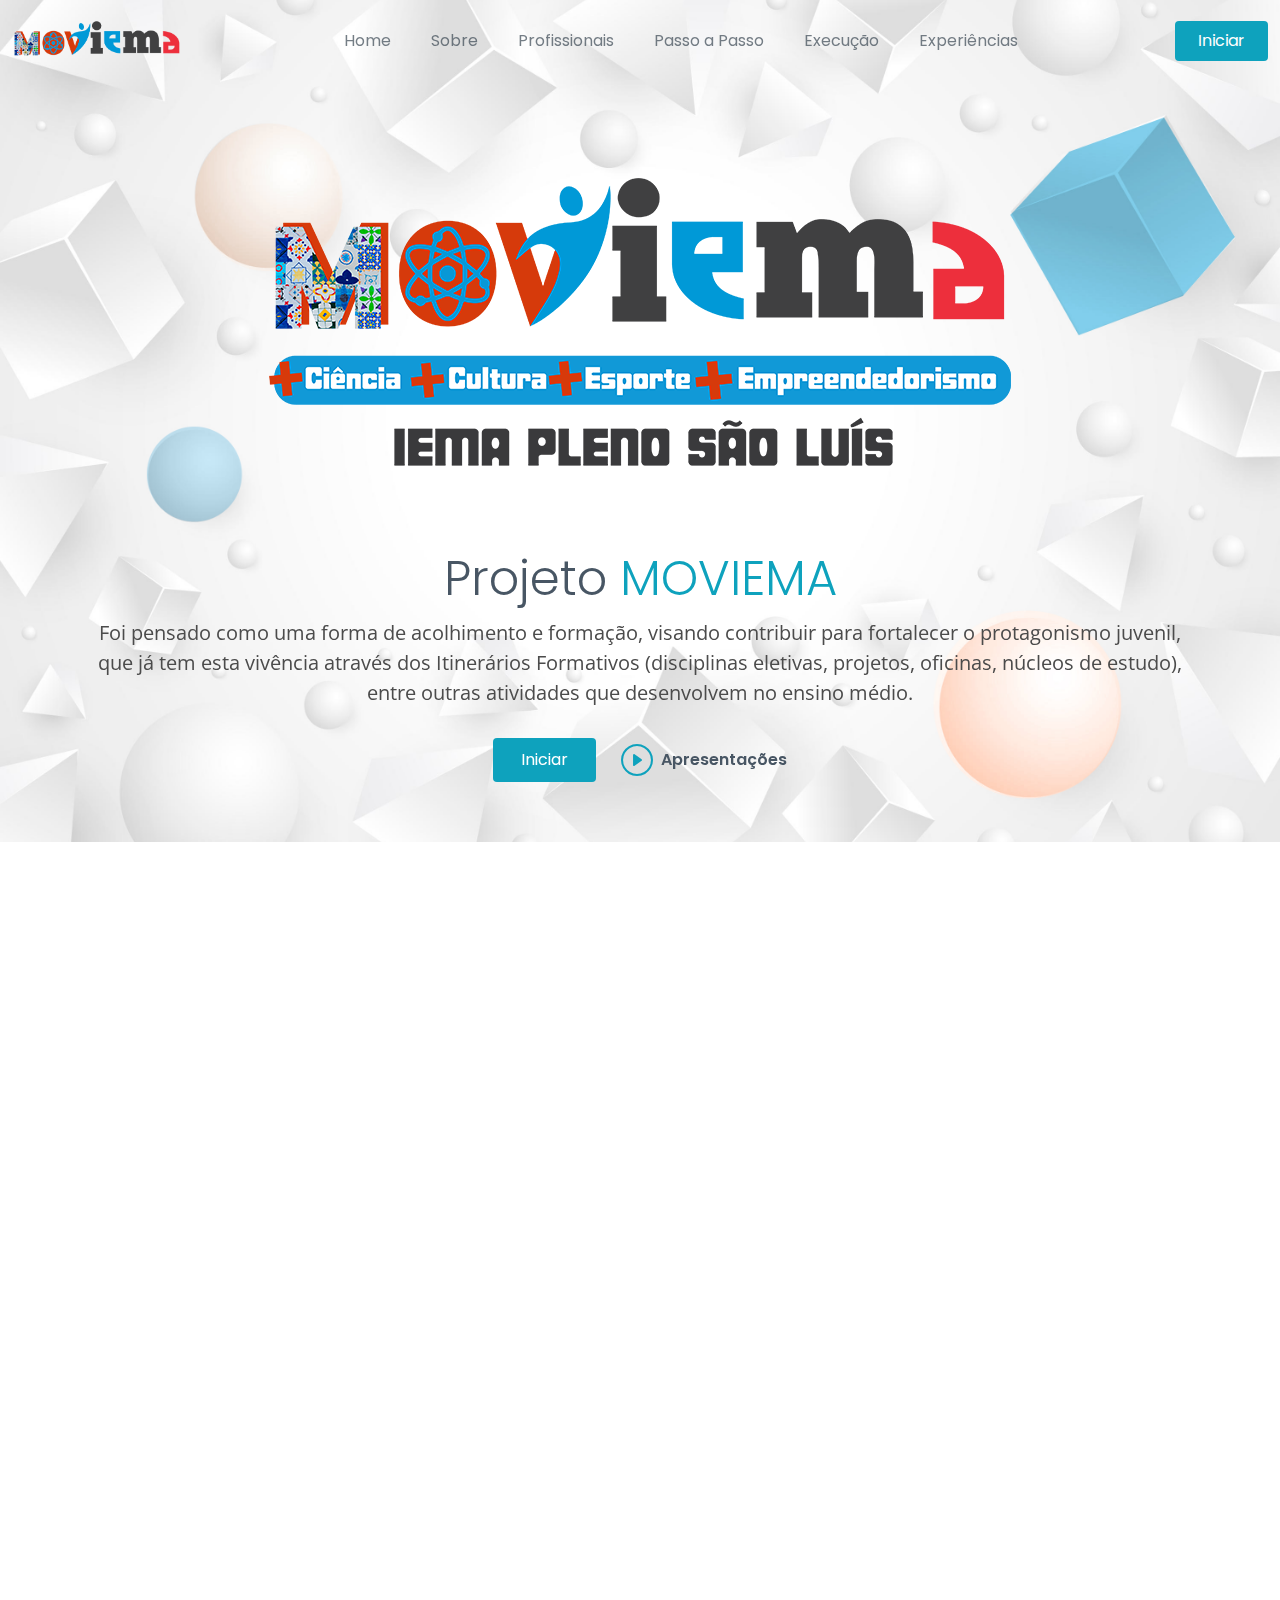
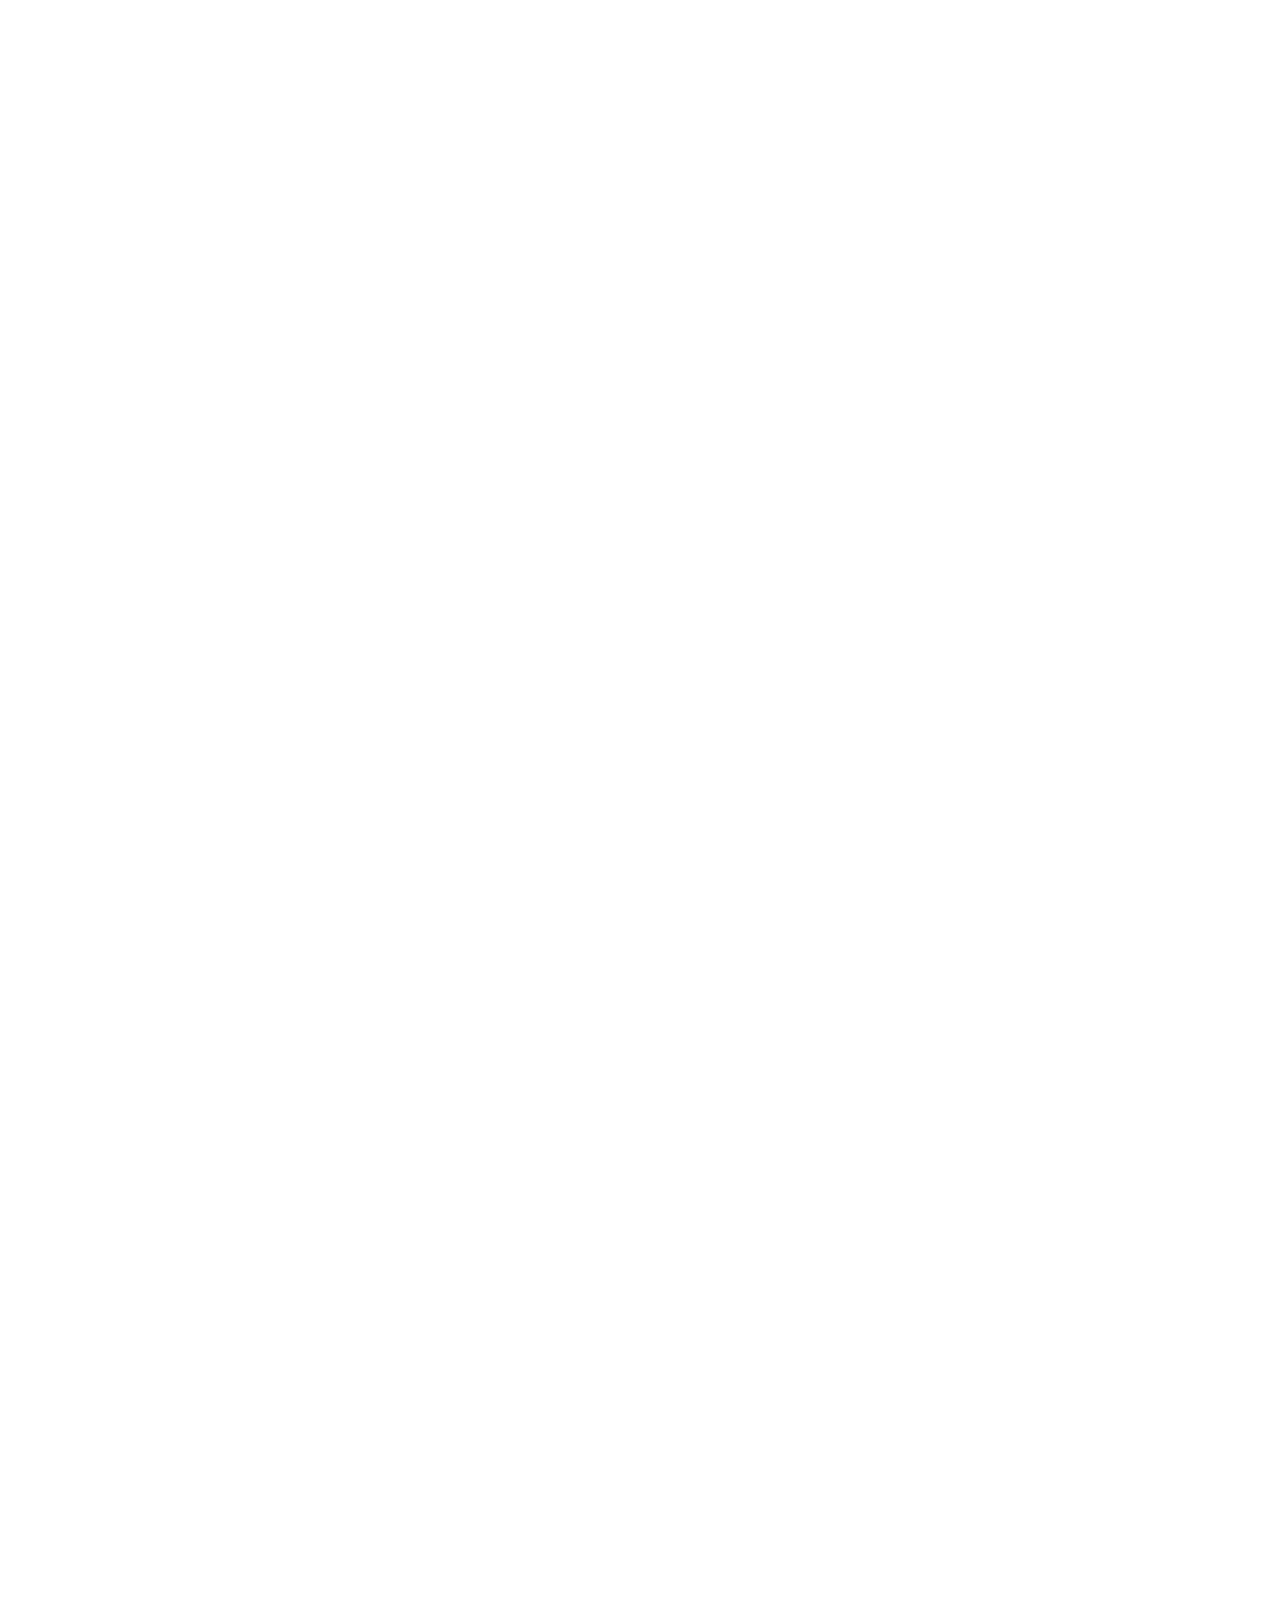
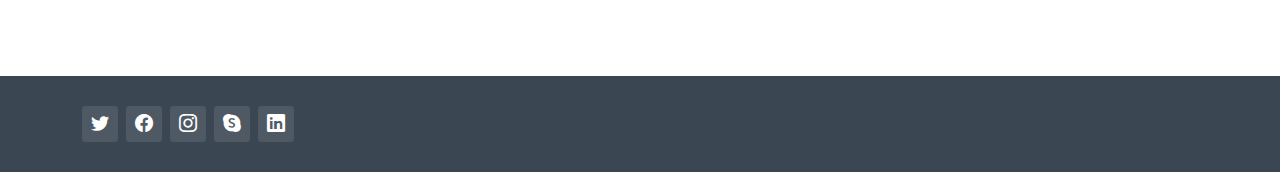
==== index.html @ 295631be "table" ====
<!DOCTYPE html>
<html lang="en">

<head>
  <meta charset="utf-8">
  <meta content="width=device-width, initial-scale=1.0" name="viewport">

  <title>MOVIEMA</title>
  <meta content="" name="description">
  <meta content="" name="keywords">

  <!-- Favicons -->
  <link href="assets/img/favicon.png" rel="icon">
  <link href="assets/img/apple-touch-icon.png" rel="apple-touch-icon">

  <!-- Google Fonts -->
  <link rel="preconnect" href="https://fonts.googleapis.com">
  <link rel="preconnect" href="https://fonts.gstatic.com" crossorigin>
  <link href="https://fonts.googleapis.com/css2?family=Open+Sans:ital,wght@0,300;0,400;0,500;0,600;0,700;1,300;1,400;1,500;1,600;1,700&family=Poppins:ital,wght@0,300;0,400;0,500;0,600;0,700;1,300;1,400;1,500;1,600;1,700&family=Source+Sans+Pro:ital,wght@0,300;0,400;0,600;0,700;1,300;1,400;1,600;1,700&display=swap" rel="stylesheet">

  <!-- Vendor CSS Files -->
  <link href="assets/vendor/bootstrap/css/bootstrap.min.css" rel="stylesheet">
  <link href="assets/vendor/bootstrap-icons/bootstrap-icons.css" rel="stylesheet">
  <link href="assets/vendor/aos/aos.css" rel="stylesheet">
  <link href="assets/vendor/glightbox/css/glightbox.min.css" rel="stylesheet">
  <link href="assets/vendor/swiper/swiper-bundle.min.css" rel="stylesheet">

  <!-- Variables CSS Files. Uncomment your preferred color scheme -->
  <link href="assets/css/variables.css" rel="stylesheet">
  

  <!-- Template Main CSS File -->
  <link href="assets/css/main.css" rel="stylesheet">


</head>

<body>

  <!-- ======= Header ======= -->
  <header id="header" class="header fixed-top" data-scrollto-offset="0">
    <div class="container-fluid d-flex align-items-center justify-content-between">

      <a href="index.html" class="logo d-flex align-items-center scrollto me-auto me-lg-0">
        <!-- Uncomment the line below if you also wish to use an image logo -->
        <!-- <img src="assets/img/logo.png" alt=""> -->
        <h1><img src="assets/img/hero/logo_moviema_nav.png" alt=""></h1>
      </a>

      <nav id="navbar" class="navbar">
        <ul>

          <li><a class="nav-link scrollto" href="#">Home</a></li>
          <li><a class="nav-link scrollto" href="index.html#about">Sobre</a></li>
          <li><a class="nav-link scrollto" href="index.html#cta">Profissionais</a></li>
          <li><a class="nav-link scrollto" href="index.html#passo">Passo a Passo</a></li>
          <li><a class="nav-link scrollto" href="index.html#about">Execução</a></li>
          <li><a class="nav-link scrollto" href="index.html#about">Experiências</a></li>
        </ul>
        <i class="bi bi-list mobile-nav-toggle d-none"></i>
      </nav><!-- .navbar -->

      <a class="btn-getstarted scrollto" href="index.html#about">Iniciar</a>

    </div>
  </header><!-- End Header -->

  <section id="hero-animated" class="hero-animated d-flex align-items-center fundo">
    <div class="container d-flex flex-column justify-content-center align-items-center text-center position-relative" data-aos="zoom-out">
      <img src="assets/img/hero/logo_moviema_hero.png" class="img-fluid animated">
      <h2>Projeto <span>MOVIEMA</span></h2>
      <p>Foi pensado como uma forma de acolhimento e formação, visando contribuir para fortalecer o protagonismo juvenil, que já tem esta vivência através dos Itinerários Formativos (disciplinas eletivas, projetos, oficinas, núcleos de estudo), entre outras atividades que desenvolvem no ensino médio.</p>
      <div class="d-flex">
        <a href="#about" class="btn-get-started scrollto">Iniciar</a>
        <a href="#" class="glightbox btn-watch-video d-flex align-items-center"><i class="bi bi-play-circle"></i><span>Apresentações</span></a>
      </div>
    </div>
  </section>

  

  <main id="main">

      <!-- ======= SOBRE Section ======= -->
    <section id="about" class="about">
      <div class="container" data-aos="fade-up">

        <div class="section-header" style="padding-bottom: 0;">
          <h2>Sobre</h2>
        </div>


        <div class="row g-4 g-lg-5" data-aos="fade-up" data-aos-delay="200">

          <div class="col-lg-5">
            <div class="about-img">
              <img src="assets/img/about.jpg" class="img-fluid" alt="">
            </div>
          </div>

          <div class="col-lg-7">
            <h4 class="pt-0 pt-lg-5">O Projeto Moviema realiza atividades atendendo com público os estudantes do IEMA Pleno São Luís, professores, demais colaboradores, pais, responsáveis dos estudantes e a comunidade do entorno da escola, no Bairro do Centro de São Luís. </h4>
            <p>As atividades são realizadas entre 17h e 20h, quando finalizam as atividades semanais na escola, e ainda estendendo à participação do público infanto-juvenil no turno matutino.</p>
            <p class="fst-italic">As atividades são organizadas dentro dos seguintes eixos estruturantes:</p>
            <!-- Tab Content -->
            <div class="tab-content">

              <div class="tab-pane fade show active" id="tab1">

        
                <div class="d-flex align-items-center mt-4">
                  <i class="bi bi-check2"></i>
                  <h4>No eixo cultural: </h4>
                </div>
                <p>Teatro, Libras, Tambor de Crioula “Quinta das Laranjeiras”, Dança, Inglês Básico e Inglês Intermediário, Fotografia, Música (prática instrumental) e Artes visuais (atividades práticas de desenho e pintura).</p>

                <div class="d-flex align-items-center mt-4">
                  <i class="bi bi-check2"></i>
                  <h4>No eixo científico:</h4>
                </div>
                <p>Robótica (iniciante e avançado), Matemática Básica.</p>
              
                <div class="d-flex align-items-center mt-4">
                  <i class="bi bi-check2"></i>
                  <h4>No eixo esportivo</h4>
                </div>
                <p>Karatê, Futsal feminino, Futsal masculino, Voleibol feminino, Voleibol masculino, Handbol, Natação feminina, Natação Masculina, Arqueria, Basquete masculino, Xadrez, Capoeira</p>

                <div class="d-flex align-items-center mt-4">
                  <i class="bi bi-check2"></i>
                  <h4>No eixo de bem-estar</h4>
                </div>
                <p>Hidroginástica e Ioga.</p>

                <div class="d-flex align-items-center mt-4">
                  <i class="bi bi-check2"></i>
                  <h4>No eixo de empreendedorismo</h4>
                </div>
                <p>Suporte e Manutenção de Informática.</p>

               
             
              </div><!-- End Tab 1 Content -->

              <div class="tab-pane fade show" id="tab2">

                <p class="fst-italic">Consequuntur inventore voluptates consequatur aut vel et. Eos doloribus expedita. Sapiente atque consequatur minima nihil quae aspernatur quo suscipit voluptatem.</p>

                <div class="d-flex align-items-center mt-4">
                  <i class="bi bi-check2"></i>
                  <h4>Repudiandae rerum velit modi et officia quasi facilis</h4>
                </div>
                <p>Laborum omnis voluptates voluptas qui sit aliquam blanditiis. Sapiente minima commodi dolorum non eveniet magni quaerat nemo et.</p>

                <div class="d-flex align-items-center mt-4">
                  <i class="bi bi-check2"></i>
                  <h4>Incidunt non veritatis illum ea ut nisi</h4>
                </div>
                <p>Non quod totam minus repellendus autem sint velit. Rerum debitis facere soluta tenetur. Iure molestiae assumenda sunt qui inventore eligendi voluptates nisi at. Dolorem quo tempora. Quia et perferendis.</p>

                <div class="d-flex align-items-center mt-4">
                  <i class="bi bi-check2"></i>
                  <h4>Omnis ab quia nemo dignissimos rem eum quos..</h4>
                </div>
                <p>Eius alias aut cupiditate. Dolor voluptates animi ut blanditiis quos nam. Magnam officia aut ut alias quo explicabo ullam esse. Sunt magnam et dolorem eaque magnam odit enim quaerat. Vero error error voluptatem eum.</p>

              </div><!-- End Tab 2 Content -->

              <div class="tab-pane fade show" id="tab3">

                <p class="fst-italic">Consequuntur inventore voluptates consequatur aut vel et. Eos doloribus expedita. Sapiente atque consequatur minima nihil quae aspernatur quo suscipit voluptatem.</p>

                <div class="d-flex align-items-center mt-4">
                  <i class="bi bi-check2"></i>
                  <h4>Repudiandae rerum velit modi et officia quasi facilis</h4>
                </div>
                <p>Laborum omnis voluptates voluptas qui sit aliquam blanditiis. Sapiente minima commodi dolorum non eveniet magni quaerat nemo et.</p>

                <div class="d-flex align-items-center mt-4">
                  <i class="bi bi-check2"></i>
                  <h4>Incidunt non veritatis illum ea ut nisi</h4>
                </div>
                <p>Non quod totam minus repellendus autem sint velit. Rerum debitis facere soluta tenetur. Iure molestiae assumenda sunt qui inventore eligendi voluptates nisi at. Dolorem quo tempora. Quia et perferendis.</p>

                <div class="d-flex align-items-center mt-4">
                  <i class="bi bi-check2"></i>
                  <h4>Omnis ab quia nemo dignissimos rem eum quos..</h4>
                </div>
                <p>Eius alias aut cupiditate. Dolor voluptates animi ut blanditiis quos nam. Magnam officia aut ut alias quo explicabo ullam esse. Sunt magnam et dolorem eaque magnam odit enim quaerat. Vero error error voluptatem eum.</p>

              </div><!-- End Tab 3 Content -->

            </div>

          </div>

        </div>

      </div>
    
    
    </section><!-- End SOBRE Section -->

    
    



    <!-- ======= Profissionais Section ======= -->
    <section id="cta" class="cta">
      <div class="container-fluid" data-aos="zoom-out">


        <div class="col-lg-8 col-md-6 content d-flex flex-column justify-content-center order-last order-md-first">
          <h3>Profissionais</h3>
        </div>

        <div class="col-lg-12">
                <!-- Tabs -->
          <ul class="nav nav-pills mb-3">
            <li><a class="nav-link active" data-bs-toggle="pill" href="#prof1">Segunda</a></li>
            <li><a class="nav-link" data-bs-toggle="pill" href="#prof2">Terça</a></li>
            <li><a class="nav-link" data-bs-toggle="pill" href="#prof3">Quarta</a></li>
            <li><a class="nav-link" data-bs-toggle="pill" href="#prof4">Quinta</a></li>
            <li><a class="nav-link" data-bs-toggle="pill" href="#prof5">Sexta</a></li>
            <li><a class="nav-link" data-bs-toggle="pill" href="#prof6">Sábado</a></li>
          </ul><!-- End Tabs -->

          <!-- Tab Content -->
          <div class="tab-content">

            <div class="tab-pane fade show active" id="prof1">

               


              
                <table class="table table-bordered table-hover">
                  <thead class="bg-light">
                    <tr>
                      <th scope="col">Hora</th>
                      <th scope="col">Atividade</th>
                      <th scope="col">Responsável</th>
                      <th scope="col">Local</th>
                    </tr>
                  </thead>
                  <tbody>
                    <tr>
                      <td>12h30 às 13h30</td>
                      <td>Xadrez</td>
                      <td>Ulisses Rodrigues</td>
                      <td>Sala técnica 1</td>
                    </tr>
                    <tr>
                      <td>17h às 19h</td>
                      <td>Desenho (alunos da escola e comunidade)</td>
                      <td>Francisca Costa</td>
                      <td>Sala técnica 1</td>
                    </tr>
                    <tr>
                      <td>17h às 18h30</td>
                      <td>Teatro (alunos da escola e comunidade)</td>
                      <td>Kátia Dias e Leandro Gabriel</td>
                      <td>Teatro Souzinha</td>
                    </tr>
                    <tr>
                      <td>17h às 18h30</td>
                      <td>Karatê Iniciante (alunos da escola)</td>
                      <td>Pedro Fernando</td>
                      <td>Auditório 2</td>
                    </tr>
                    <tr>
                      <td>17h às 18h30</td>
                      <td>Futsal feminino (alunos da escola)</td>
                      <td>Nathatya Chrys</td>
                      <td>Quadra Esportiva</td>
                    </tr>
                    <tr>
                      <td>18h30 às 20h</td>
                      <td>Futsal masculino (alunos da escola)</td>
                      <td>Nathatya Chrys</td>
                      <td>Quadra Esportiva</td>
                    </tr>
                    <tr>
                      <td>17h30 às 18h30</td>
                      <td>Inglês Intermediário (alunos da escola e comunidade)</td>
                      <td>Lucinda Mamede</td>
                      <td>Sala 307</td>
                    </tr>
                    <tr>
                      <td>17h às 18h30</td>
                      <td>Matemática Básica (aulas de reforço para alunos da escola)</td>
                      <td>Nonato Pessoa</td>
                      <td>Sala 203</td>
                    </tr>
                    <tr>
                      <td>18h às 20h</td>
                      <td>Tambor de Crioula “Quinta das Laranjeiras.” (alunos da escola e comunidade)</td>
                      <td>Romildo Bigorna</td>
                      <td>Área atrás da quadra</td>
                    </tr>
                    <tr>
                      <td>18h30 às 20h</td>
                      <td>Hidroginástica para os pais e comunidade – Turma 2</td>
                      <td>Pedro Fernando</td>
                      <td>Piscina</td>
                    </tr>
                    <tr>
                      <td>17h às 18h30</td>
                      <td>Suporte e Manutenção em Informática (alunos da escola)</td>
                      <td>Wanderson Aguiar</td>
                      <td>Laboratório de Robótica</td>
                    </tr>
                  </tbody>
                </table>
             






            </div><!-- End Tab 1 Content -->

            <div class="tab-pane fade show" id="prof2">

                <table class="table table-bordered table-hover">
                <thead class="bg-light">
                  <tr>
                    <th scope="col">Hora</th>
                    <th scope="col">Atividade</th>
                    <th scope="col">Responsável</th>
                    <th scope="col">Local</th>
                  </tr>
                </thead>
                <tbody>
                  <tr>
                    <td>17h30 às 19h</td>
                    <td>Robótica (alunos da escola)</td>
                    <td>Wanderson Aguiar</td>
                    <td>Laboratório de Robótica</td>
                  </tr>
                  <tr>
                    <td>17h às 18h30</td>
                    <td>Voleibol feminino (alunos da escola)</td>
                    <td>Paulo Aguiar</td>
                    <td>Quadra Esportiva</td>
                  </tr>
                  <tr>
                    <td>18h30 às 20h</td>
                    <td>Voleibol masculino (alunos da escola)</td>
                    <td>Paulo Aguiar</td>
                    <td>Quadra Esportiva</td>
                  </tr>
                  <tr>
                    <td>17h às 18h30</td>
                    <td>Natação feminina (alunos da escola)</td>
                    <td>Leonardo</td>
                    <td>Piscina</td>
                  </tr>
                  <tr>
                    <td>18h30 às 20h</td>
                    <td>Natação Masculina (alunos da escola)</td>
                    <td>Leonardo</td>
                    <td>Piscina</td>
                  </tr>
                  <tr>
                    <td>17h às 18h30</td>
                    <td>Dança (ritmos e coreografias) (alunos da escola)</td>
                    <td>Cristiano Rubi e Izaura Maira</td>
                    <td>Sala de dança</td>
                  </tr>
                  <tr>
                    <td>8h30 às 10h</td>
                    <td>Karatê (comunidade, público externo)</td>
                    <td>Pedro Fernando</td>
                    <td>Sala de Dança</td>
                  </tr>
                  <tr>
                    <td>17h às 18h30</td>
                    <td>Arqueria (alunos da escola)</td>
                    <td>Davi Coutinho</td>
                    <td>Campo de Futebol</td>
                  </tr>
                  <tr>
                    <td>18h30 às 20h</td>
                    <td>Arqueria (alunos da escola)</td>
                    <td>Davi Coutinho</td>
                    <td>Campo de Futebol</td>
                  </tr>
                </tbody>
              </table>


            </div><!-- End Tab 2 Content -->

            <div class="tab-pane fade show" id="prof3">

              <table class="table table-bordered table-hover">
                <thead class="bg-light">
                  <tr>
                    <th scope="col">Hora</th>
                    <th scope="col">Atividade</th>
                    <th scope="col">Responsável</th>
                    <th scope="col">Local</th>
                  </tr>
                </thead>
                <tbody>
                  <tr>
                    <td>12h30 às 13h30</td>
                    <td>Xadrez (alunos da escola)</td>
                    <td>Ulisses Rodrigues</td>
                    <td>Sala técnica 1</td>
                  </tr>
                  <tr>
                    <td>17h às 18h30</td>
                    <td>Teatro (alunos da escola e comunidade)</td>
                    <td>Kátia Dias e Leandro Gabriel</td>
                    <td>Teatro Souzinha</td>
                  </tr>
                  <tr>
                    <td>17h às 18h30</td>
                    <td>Karatê Iniciante (alunos da escola)</td>
                    <td>Pedro Fernando</td>
                    <td>Auditório 2</td>
                  </tr>
                  <tr>
                    <td>17h às 18h</td>
                    <td>Futsal feminino (alunos da escola)</td>
                    <td>Nathatya Chrys</td>
                    <td>Quadra Esportiva</td>
                  </tr>
                  <tr>
                    <td>18h às 19h</td>
                    <td>Futsal masculino (alunos da escola)</td>
                    <td>Nathatya Chrys</td>
                    <td>Quadra Esportiva</td>
                  </tr>
                  <tr>
                    <td>17h às 18h30</td>
                    <td>Dança (ritmos e coreografias) com os pais e comunidade</td>
                    <td>Cristiano Rubi e Izaura Maira</td>
                    <td>Sala de dança</td>
                  </tr>
                  <tr>
                    <td>16h30 às 17h30</td>
                    <td>Natação (Iniciantes) – Servidores, pais e comunidade</td>
                    <td>Leonardo</td>
                    <td>Piscina</td>
                  </tr>
                  <tr>
                    <td>17h30 às 18h30</td>
                    <td>Natação (treinos) – Servidores, pais e comunidade</td>
                    <td>Leonardo</td>
                    <td>Piscina</td>
                  </tr>
                  <tr>
                    <td>18h30 às 20h</td>
                    <td>Hidroginástica para os pais e comunidade – Turma 1</td>
                    <td>Pedro Fernando</td>
                    <td>Piscina</td>
                  </tr>
                  <tr>
                    <td>17h20 às 19h30</td>
                    <td>Música (alunos da escola e comunidade)</td>
                    <td>Romildo Bigorna</td>
                    <td>Sala de Capoeira, prédio de trás do pátio interno</td>
                  </tr>
                  <tr>
                    <td>17h30 às 18h30</td>
                    <td>Inglês Intermediário (alunos da escola e comunidade)</td>
                    <td>Lucinda Mamede</td>
                    <td>Sala 307</td>
                  </tr>
                  <tr>
                    <td>17h30 às 18h30</td>
                    <td>Inglês Básico (alunos da escola e comunidade)</td>
                    <td>Antônia Rocha</td>
                    <td>Sala 205</td>
                  </tr>
                  <tr>
                    <td>17h30 às 18h30</td>
                    <td>Libras (alunos e comunidade)</td>
                    <td>Luanne Costa</td>
                    <td>Sala 203</td>
                  </tr>
                </tbody>
              </table>

            </div><!-- End Tab 3 Content -->

            <div class="tab-pane fade show" id="prof4">

              <table class="table table-bordered table-hover">
                <thead class="bg-light">
                  <tr>
                    <th scope="col">Hora</th>
                    <th scope="col">Atividade</th>
                    <th scope="col">Responsável</th>
                    <th scope="col">Local</th>
                  </tr>
                </thead>
                <tbody>
                  <tr>
                    <td>17h30 às 19h</td>
                    <td>Robótica (alunos da escola)</td>
                    <td>Wanderson Aguiar</td>
                    <td>Laboratório de Robótica</td>
                  </tr>
                  <tr>
                    <td>8h30 às 10h</td>
                    <td>Karatê (comunidade, público externo)</td>
                    <td>Pedro Fernando</td>
                    <td>Sala de Dança</td>
                  </tr>
                  <tr>
                    <td>9h às 10h30</td>
                    <td>Capoeira (comunidade, público externo)</td>
                    <td>Michel Lopes</td>
                    <td>Sala de Capoeira, prédio de trás do pátio interno</td>
                  </tr>
                  <tr>
                    <td>17h às 19h</td>
                    <td>Capoeira (alunos da escola)</td>
                    <td>Michel Lopes</td>
                    <td>Sala de Capoeira, prédio de trás do pátio interno</td>
                  </tr>
                  <tr>
                    <td>17h às 18h30</td>
                    <td>Voleibol feminino (alunos da escola)</td>
                    <td>Paulo Rogério</td>
                    <td>Quadra Esportiva</td>
                  </tr>
                  <tr>
                    <td>18h30 às 20h</td>
                    <td>Basquete masculino (alunos da escola)</td>
                    <td>Paulo Rogério</td>
                    <td>Quadra Esportiva</td>
                  </tr>
                  <tr>
                    <td>17h às 18h30</td>
                    <td>Natação feminina (alunos da escola)</td>
                    <td>Leonardo</td>
                    <td>Piscina</td>
                  </tr>
                  <tr>
                    <td>18h30 às 20h</td>
                    <td>Natação Masculina (alunos da escola)</td>
                    <td>Leonardo</td>
                    <td>Piscina</td>
                  </tr>
                  <tr>
                    <td>17h às 18h30</td>
                    <td>Dança (ritmos e coreografias)</td>
                    <td>Cristiano Rubi e Izaura Maira</td>
                    <td>Sala de dança</td>
                  </tr>
                  <tr>
                    <td>17h às 18h30</td>
                    <td>Arqueria (alunos da escola)</td>
                    <td>Davi Coutinho</td>
                    <td>Campo de Futebol</td>
                  </tr>
                  <tr>
                    <td>18h30 às 20h</td>
                    <td>Arqueria (alunos da escola)</td>
                    <td>Davi Coutinho</td>
                    <td>Campo de Futebol</td>
                  </tr>
                  <tr>
                    <td>18h às 19h</td>
                    <td>Ioga (pais e comunidade)</td>
                    <td>Kátia Dias</td>
                    <td>Auditório 2</td>
                  </tr>
                  <tr>
                    <td>17h20 às 19h30</td>
                    <td>Música (alunos da escola e comunidade)</td>
                    <td>Romildo Bigorna</td>
                    <td>Sala de Serviços Jurídicos</td>
                  </tr>
                  <tr>
                    <td>17h30 às 18h30</td>
                    <td>Libras (alunos e comunidade)</td>
                    <td>Luanne Costa</td>
                    <td>Sala 203</td>
                  </tr>
                </tbody>
              </table>

            </div><!-- End Tab 4 Content -->


            <div class="tab-pane fade show" id="prof5">

              <table class="table table-bordered table-hover">
                <thead class="bg-light">
                  <tr>
                    <th scope="col">Hora</th>
                    <th scope="col">Atividade</th>
                    <th scope="col">Responsável</th>
                    <th scope="col">Local</th>
                  </tr>
                </thead>
                <tbody>
                  <tr>
                    <td>17h às 18h30</td>
                    <td>Handbol Feminino (alunos da escola)</td>
                    <td>Mateus Cantanhede da Fac Estácio</td>
                    <td>Quadra</td>
                  </tr>
                  <tr>
                    <td>18h30 às 20h</td>
                    <td>Handbol Masculino (alunos da escola)</td>
                    <td>Mateus Cantanhede da Fac Estácio</td>
                    <td>Quadra</td>
                  </tr>
                  <tr>
                    <td>18h às 19h30</td>
                    <td>Hidroginástica para os pais e comunidade – Turma 2</td>
                    <td>Pedro Fernando</td>
                    <td>Piscina</td>
                  </tr>
                  <tr>
                    <td>17h30 às 18h30</td>
                    <td>Libras (alunos e comunidade)</td>
                    <td>Luanne Costa</td>
                    <td>Sala 203</td>
                  </tr>
                  <tr>
                    <td>17h30 às 18h30</td>
                    <td>Inglês Básico (alunos da escola e comunidade)</td>
                    <td>Antônia Rocha</td>
                    <td>Sala 205</td>
                  </tr>
                </tbody>
              </table>
            </div><!-- End Tab 5 Content -->


            <div class="tab-pane fade show" id="prof6">
              <table class="table table-bordered table-hover">
                <thead class="bg-light">
                  <tr>
                    <th scope="col">Hora</th>
                    <th scope="col">Atividade</th>
                    <th scope="col">Responsável</th>
                    <th scope="col">Local</th>
                  </tr>
                </thead>
                <tbody>
                  <tr>
                    <td>08h às 12h</td>
                    <td>Liga Universitária de Robótica (alunos egressos)</td>
                    <td>Wanderson Aguiar</td>
                    <td>Laboratório de Robótica</td>
                  </tr>
                  <tr>
                    <td>13h às 15h30</td>
                    <td>Introdução à Programação e Robótica (para alunos do E. Fundamental II)</td>
                    <td>Wanderson Aguiar</td>
                    <td>Laboratório de Robótica</td>
                  </tr>
                </tbody>
              </table>
            </div><!-- End Tab 6 Content -->


           
          </div>

        </div>



















      </div>
    </section><!-- End Profissionais Section -->

   

    <!-- ======= Features Section ======= -->
    <section id="passo" class="features">
      <div class="container" data-aos="fade-up">

        <div class="section-header">
          <h2>Passo a Passo</h2>
          <p>Afim de criar um espaço para tentar suprir as necessidades locais e estreitar os laços entre o espaço escolar e a sociedade, este projeto atende.</p>
        </div>

        <ul class="nav nav-tabs row gy-4 d-flex">

          <li class="nav-item col-6 col-md-4 col-lg-4" style="text-align: center;">
            <a class="nav-link active show" data-bs-toggle="tab" data-bs-target="#tab-1">
              <i class="bi bi-bricks color-cyan"></i>
              <h4>Como construir um projeto de extensão</h4>
            </a>
          </li><!-- End Tab 1 Nav -->

          <li class="nav-item col-6 col-md-4 col-lg-4" style="text-align: center;">
            <a class="nav-link" data-bs-toggle="tab" data-bs-target="#tab-2">
              <i class="bi bi-coin color-indigo"></i>
              <h4>Como captar recursos e parcerias</h4>
            </a>
          </li><!-- End Tab 2 Nav -->

          <li class="nav-item col-6 col-md-4 col-lg-4" style="text-align: center;">
            <a class="nav-link" data-bs-toggle="tab" data-bs-target="#tab-3">
              <i class="bi bi-search color-teal"></i>
              <h4>Como fazer uma pesquisa de interesse</h4>
            </a>
          </li><!-- End Tab 3 Nav -->

        



        </ul>

        <div class="tab-content">

          <div class="tab-pane active show" id="tab-1">
            <div class="row gy-4">
              <div class="col-lg-8 order-2 order-lg-1" data-aos="fade-up" data-aos-delay="100">
                <h3>Construir um projeto</h3>
                <p class="fst-italic">
                  O MOVIEMA desenvolve ações envolvendo a Robótica, o empreendedorismo, ensino de línguas (espanhol/inglês/libras), atividades em diferentes modalidades esportivas, atividades nas quatro linguagens artísticas (dança, artes visuais, teatro e música).
                </p>
                <ul>
                  <li><i class="bi bi-check-circle-fill"></i> A partir dessa experiência com projetos de extensão a ideia é incentivar </li>
                  <li><i class="bi bi-check-circle-fill"></i> A partir dessa experiência com projetos de extensão a ideia é incentivar </li>
                  <li><i class="bi bi-check-circle-fill"></i> A partir dessa experiência com projetos de extensão a ideia é incentivar </li>
                </ul>
                <p>
                  O MOVIEMA desenvolve ações envolvendo a Robótica, o empreendedorismo, ensino de línguas
                </p>
              </div>
              <div class="col-lg-4 order-1 order-lg-2 text-center" data-aos="fade-up" data-aos-delay="200">
                <img src="assets/img/2.jpg" alt="" class="img-fluid">
              </div>
            </div>
          </div><!-- End Tab Content 1 -->

          <div class="tab-pane" id="tab-2">
            <div class="row gy-4">
              <div class="col-lg-8 order-2 order-lg-1">
                <h3>Captar recursos e parcerias</h3>
                <p>
                  Analisar o papel do gestor escolar na implantação de projetos de extensão no ensino médio do IEMA São Luís Centro.  
                </p>
                <p class="fst-italic">
                  Analisar o papel do gestor escolar na implantação de projetos de extensão no ensino médio do IEMA São Luís Centro.  
                </p>
                <ul>
                  <li><i class="bi bi-check-circle-fill"></i> Projetos de extensão no ensino médio do IEMA São Luís Centro.</li>
                  <li><i class="bi bi-check-circle-fill"></i> Projetos de extensão no ensino médio do IEMA São Luís Centro.</li>
                  <li><i class="bi bi-check-circle-fill"></i> Projetos de extensão no ensino médio do IEMA São Luís Centro.</li>
                  <li><i class="bi bi-check-circle-fill"></i> Projetos de extensão no ensino médio do IEMA São Luís Centro.</li>
                </ul>
              </div>
              <div class="col-lg-4 order-1 order-lg-2 text-center">
                <img src="assets/img/1.jpg" alt="" class="img-fluid">
              </div>
            </div>
          </div><!-- End Tab Content 2 -->

          <div class="tab-pane" id="tab-3">
            <div class="row gy-4">
              <div class="col-lg-8 order-2 order-lg-1">
                <h3>Fazer uma pesquisa de interesse</h3>
                <p>
                  Alcançar o máximo de informações possíveis sobre as práticas, estratégias e processos de ações da gestão escolar participativa e democrática em projetos de extensão na rede de educação básica. 
                </p>
                <ul>
                  <li><i class="bi bi-check-circle-fill"></i>Democrática em projetos de extensão na rede de educação básica</li>
                  <li><i class="bi bi-check-circle-fill"></i>Democrática em projetos de extensão na rede de educação básica</li>
                  <li><i class="bi bi-check-circle-fill"></i>Democrática em projetos de extensão na rede de educação básica.</li>
                </ul>
                <p class="fst-italic">
                  Alcançar o máximo de informações possíveis sobre as práticas.
                </p>
              </div>
              <div class="col-lg-4 order-1 order-lg-2 text-center">
                <img src="assets/img/3.jpg" alt="" class="img-fluid">
              </div>
            </div>
          </div><!-- End Tab Content 3 -->


        </div>

      </div>
    </section><!-- End Features Section -->


  </main><!-- End #main -->

  <!-- ======= Footer ======= -->
  <footer id="footer" class="footer">

    <div class="footer-legal text-center">
      <div class="container d-flex flex-column flex-lg-row justify-content-center justify-content-lg-between align-items-center">


        <div class="social-links order-first order-lg-last mb-3 mb-lg-0">
          <a href="#" class="twitter"><i class="bi bi-twitter"></i></a>
          <a href="#" class="facebook"><i class="bi bi-facebook"></i></a>
          <a href="#" class="instagram"><i class="bi bi-instagram"></i></a>
          <a href="#" class="google-plus"><i class="bi bi-skype"></i></a>
          <a href="#" class="linkedin"><i class="bi bi-linkedin"></i></a>
        </div>

      </div>
    </div>

  </footer><!-- End Footer -->

  <a href="#" class="scroll-top d-flex align-items-center justify-content-center"><i class="bi bi-arrow-up-short"></i></a>

  <div id="preloader"></div>

  <!-- Vendor JS Files -->
  <script src="assets/vendor/bootstrap/js/bootstrap.bundle.min.js"></script>
  <script src="assets/vendor/aos/aos.js"></script>
  <script src="assets/vendor/glightbox/js/glightbox.min.js"></script>
  <script src="assets/vendor/isotope-layout/isotope.pkgd.min.js"></script>
  <script src="assets/vendor/swiper/swiper-bundle.min.js"></script>
  <script src="assets/vendor/php-email-form/validate.js"></script>

  <!-- Template Main JS File -->
  <script src="assets/js/main.js"></script>

</body>

</html>
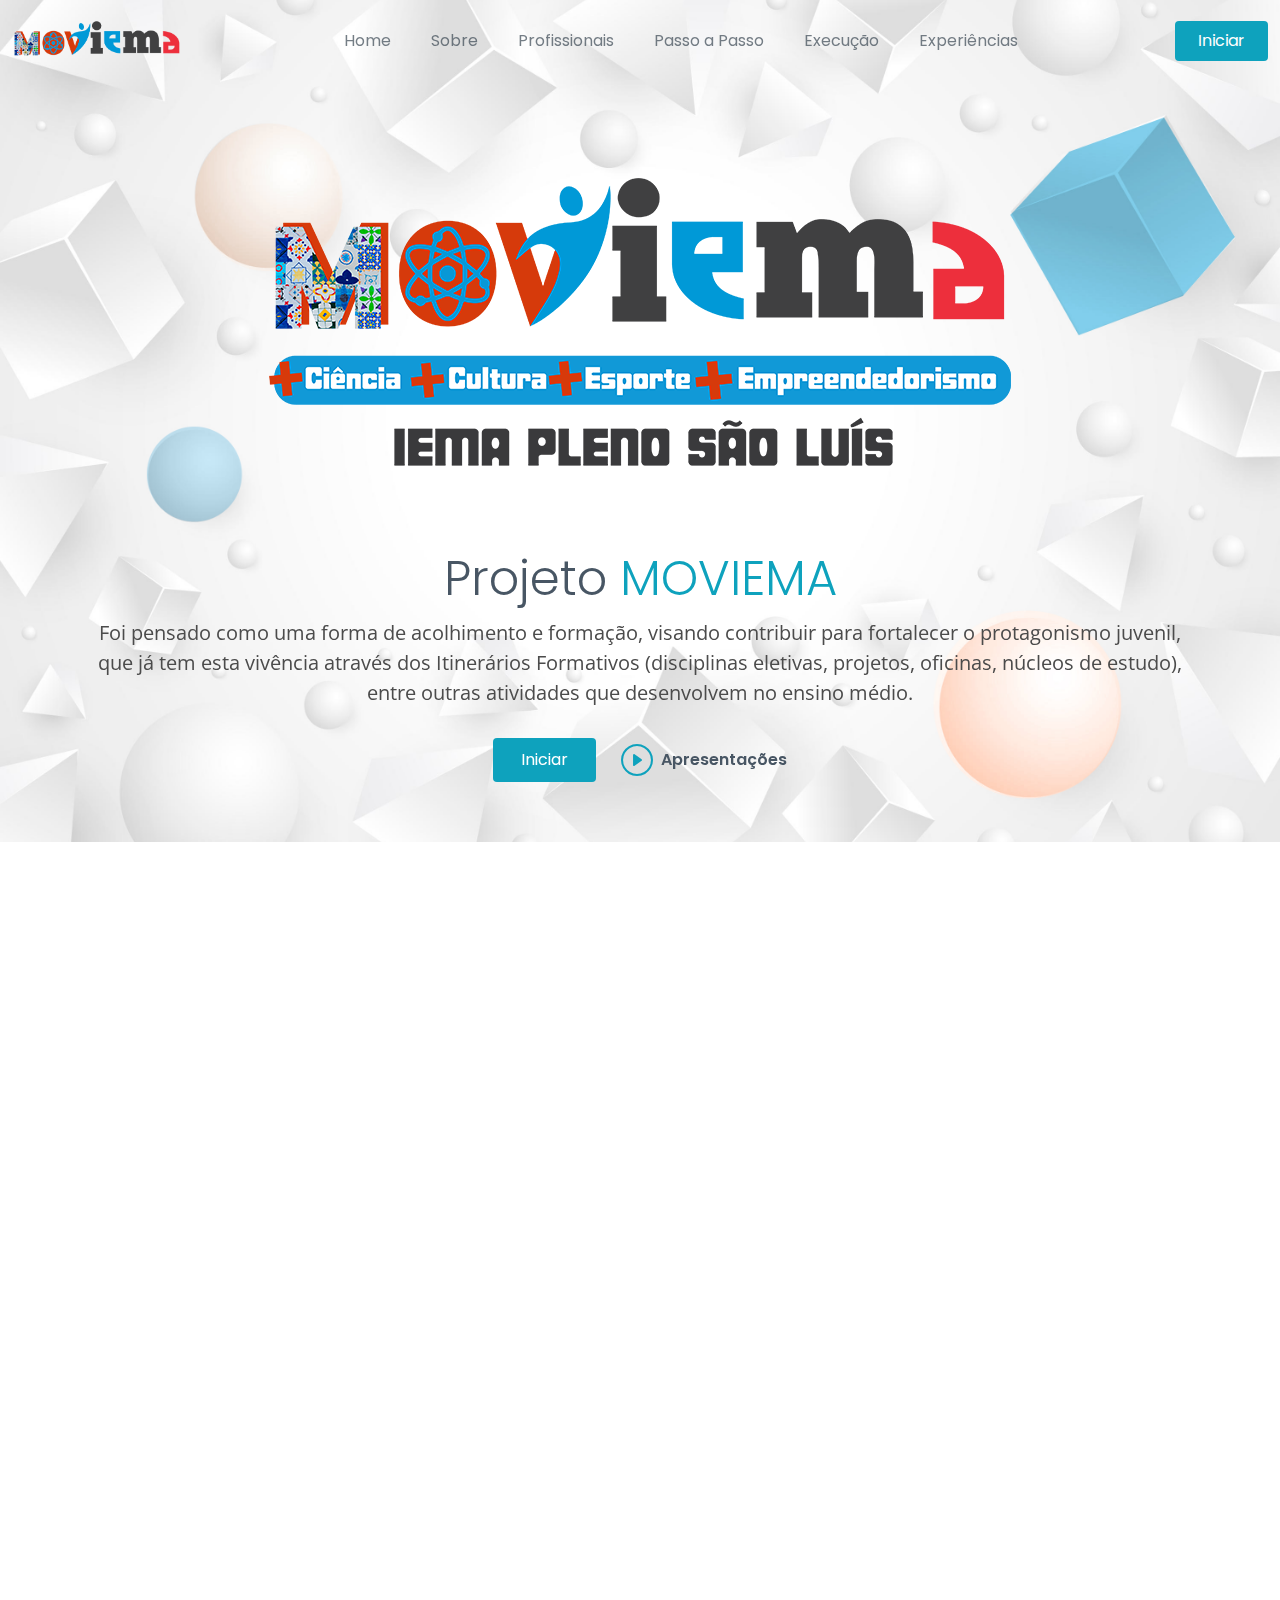
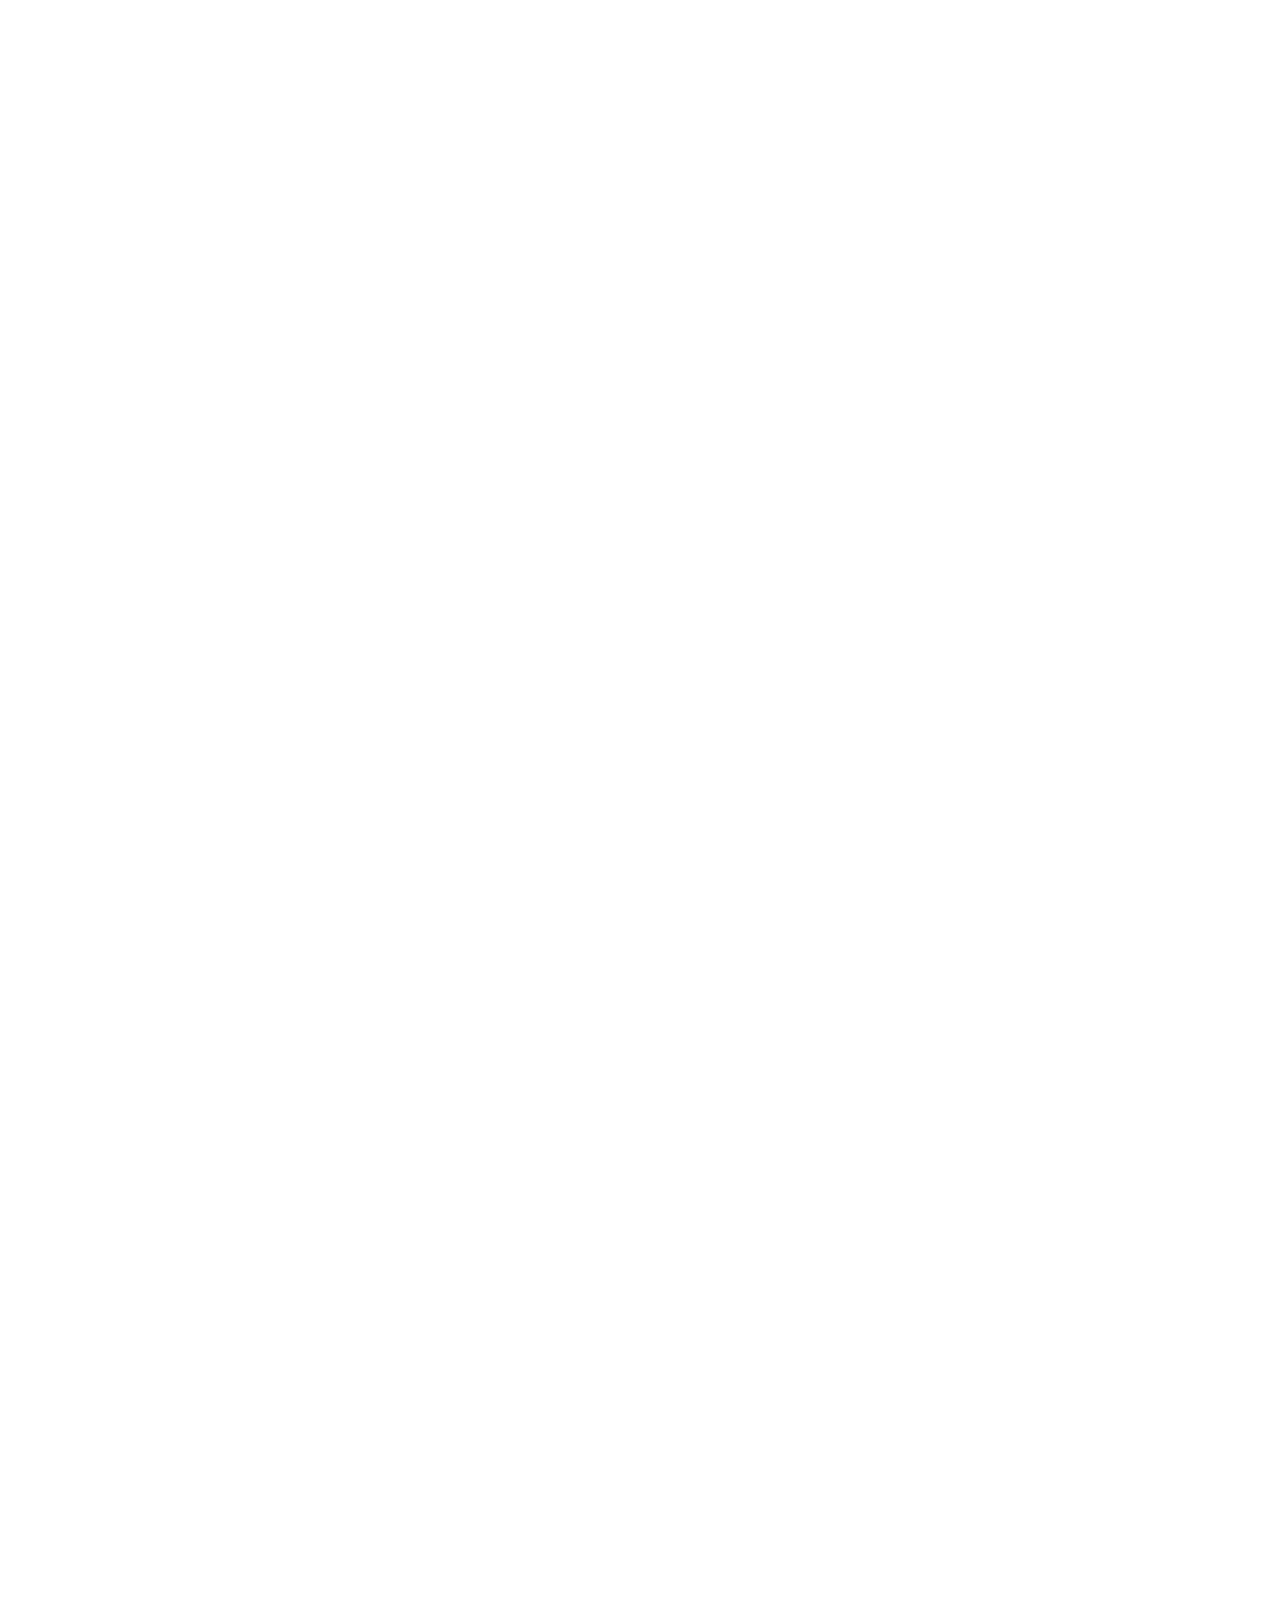
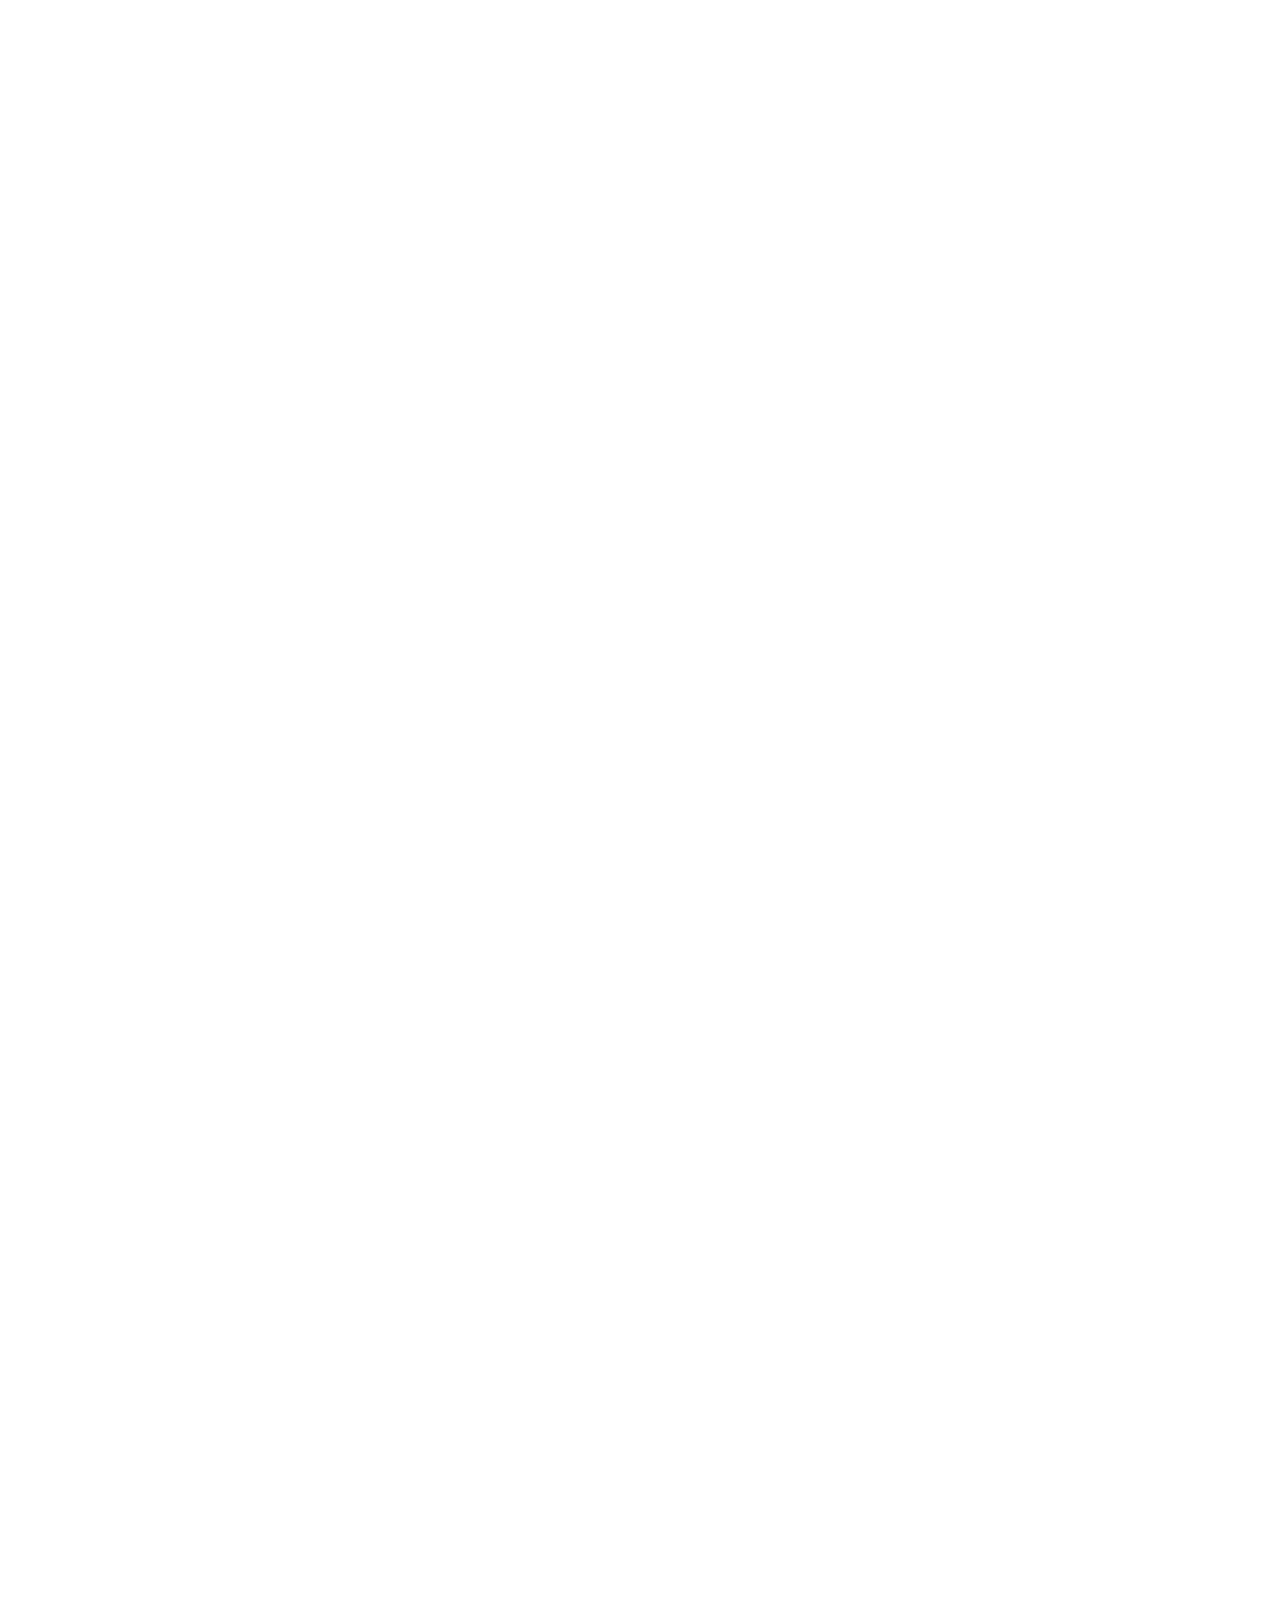
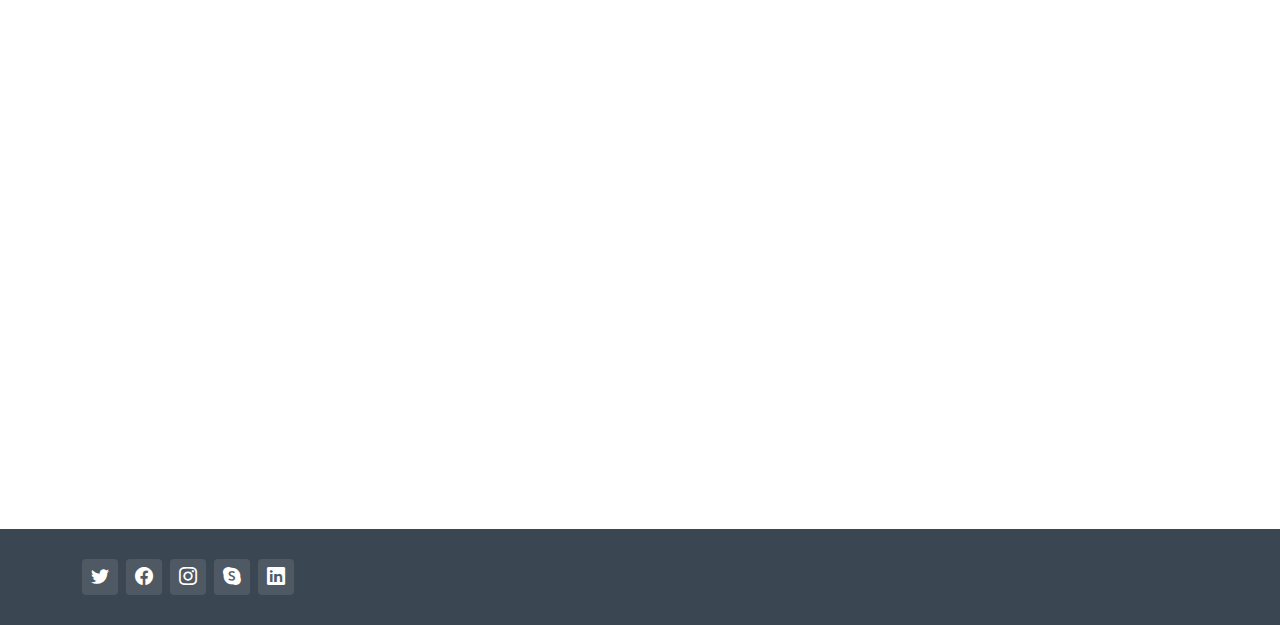
==== commit 2b477481: "respons" ====
--- a/index.html
+++ b/index.html
@@ -234,7 +234,7 @@
                
 
 
-              
+              <div class="table-responsive"></div>
                 <table class="table table-bordered table-hover">
                   <thead class="bg-light">
                     <tr>
@@ -313,17 +313,20 @@
                     </tr>
                   </tbody>
                 </table>
-             
-
-
-
-
-
-
-            </div><!-- End Tab 1 Content -->
-
+            </div>
+
+
+
+
+
+
+            </div>
+            <!-- End Tab 1 Content -->
+
+             <!-- Tab 2 Content -->
             <div class="tab-pane fade show" id="prof2">
 
+              <div class="table-responsive">
                 <table class="table table-bordered table-hover">
                 <thead class="bg-light">
                   <tr>
@@ -390,12 +393,15 @@
                   </tr>
                 </tbody>
               </table>
-
-
-            </div><!-- End Tab 2 Content -->
-
+              </div>
+
+            </div>
+            <!-- End Tab 2 Content -->
+
+            <!-- Tab 3 Content -->
             <div class="tab-pane fade show" id="prof3">
 
+              <div class="table-responsive">
               <table class="table table-bordered table-hover">
                 <thead class="bg-light">
                   <tr>
@@ -486,11 +492,14 @@
                   </tr>
                 </tbody>
               </table>
+              </div>
 
             </div><!-- End Tab 3 Content -->
 
+            <!-- Tab 4 Content -->
             <div class="tab-pane fade show" id="prof4">
 
+              <div class="table-responsive">
               <table class="table table-bordered table-hover">
                 <thead class="bg-light">
                   <tr>
@@ -587,12 +596,14 @@
                   </tr>
                 </tbody>
               </table>
+              </div>
 
             </div><!-- End Tab 4 Content -->
 
-
+            <!-- Tab 5 Content -->
             <div class="tab-pane fade show" id="prof5">
 
+              <div class="table-responsive">
               <table class="table table-bordered table-hover">
                 <thead class="bg-light">
                   <tr>
@@ -635,10 +646,12 @@
                   </tr>
                 </tbody>
               </table>
+              </div>
             </div><!-- End Tab 5 Content -->
 
-
+            <!--  Tab 6 Content -->
             <div class="tab-pane fade show" id="prof6">
+              <div class="table-responsive">
               <table class="table table-bordered table-hover">
                 <thead class="bg-light">
                   <tr>
@@ -663,7 +676,9 @@
                   </tr>
                 </tbody>
               </table>
-            </div><!-- End Tab 6 Content -->
+              </div>
+            </div>
+            <!-- End Tab 6 Content -->
 
 
            
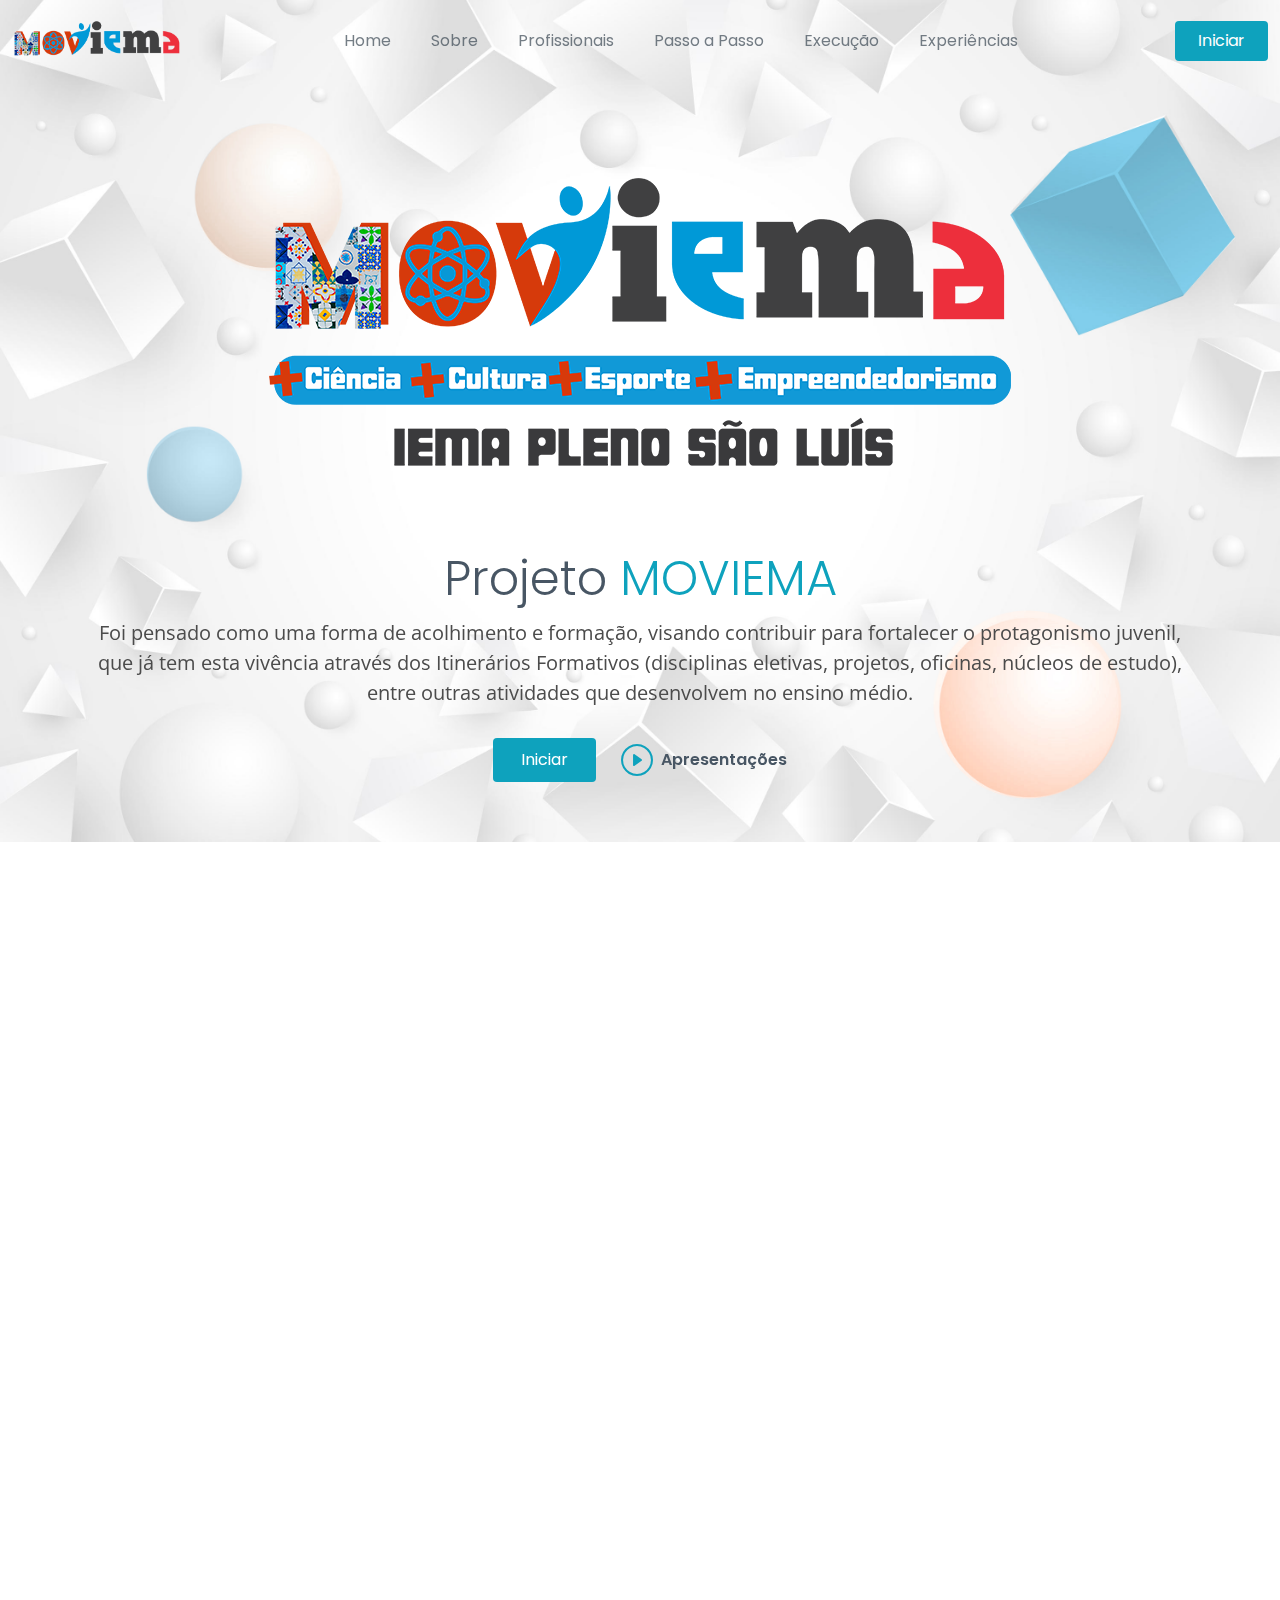
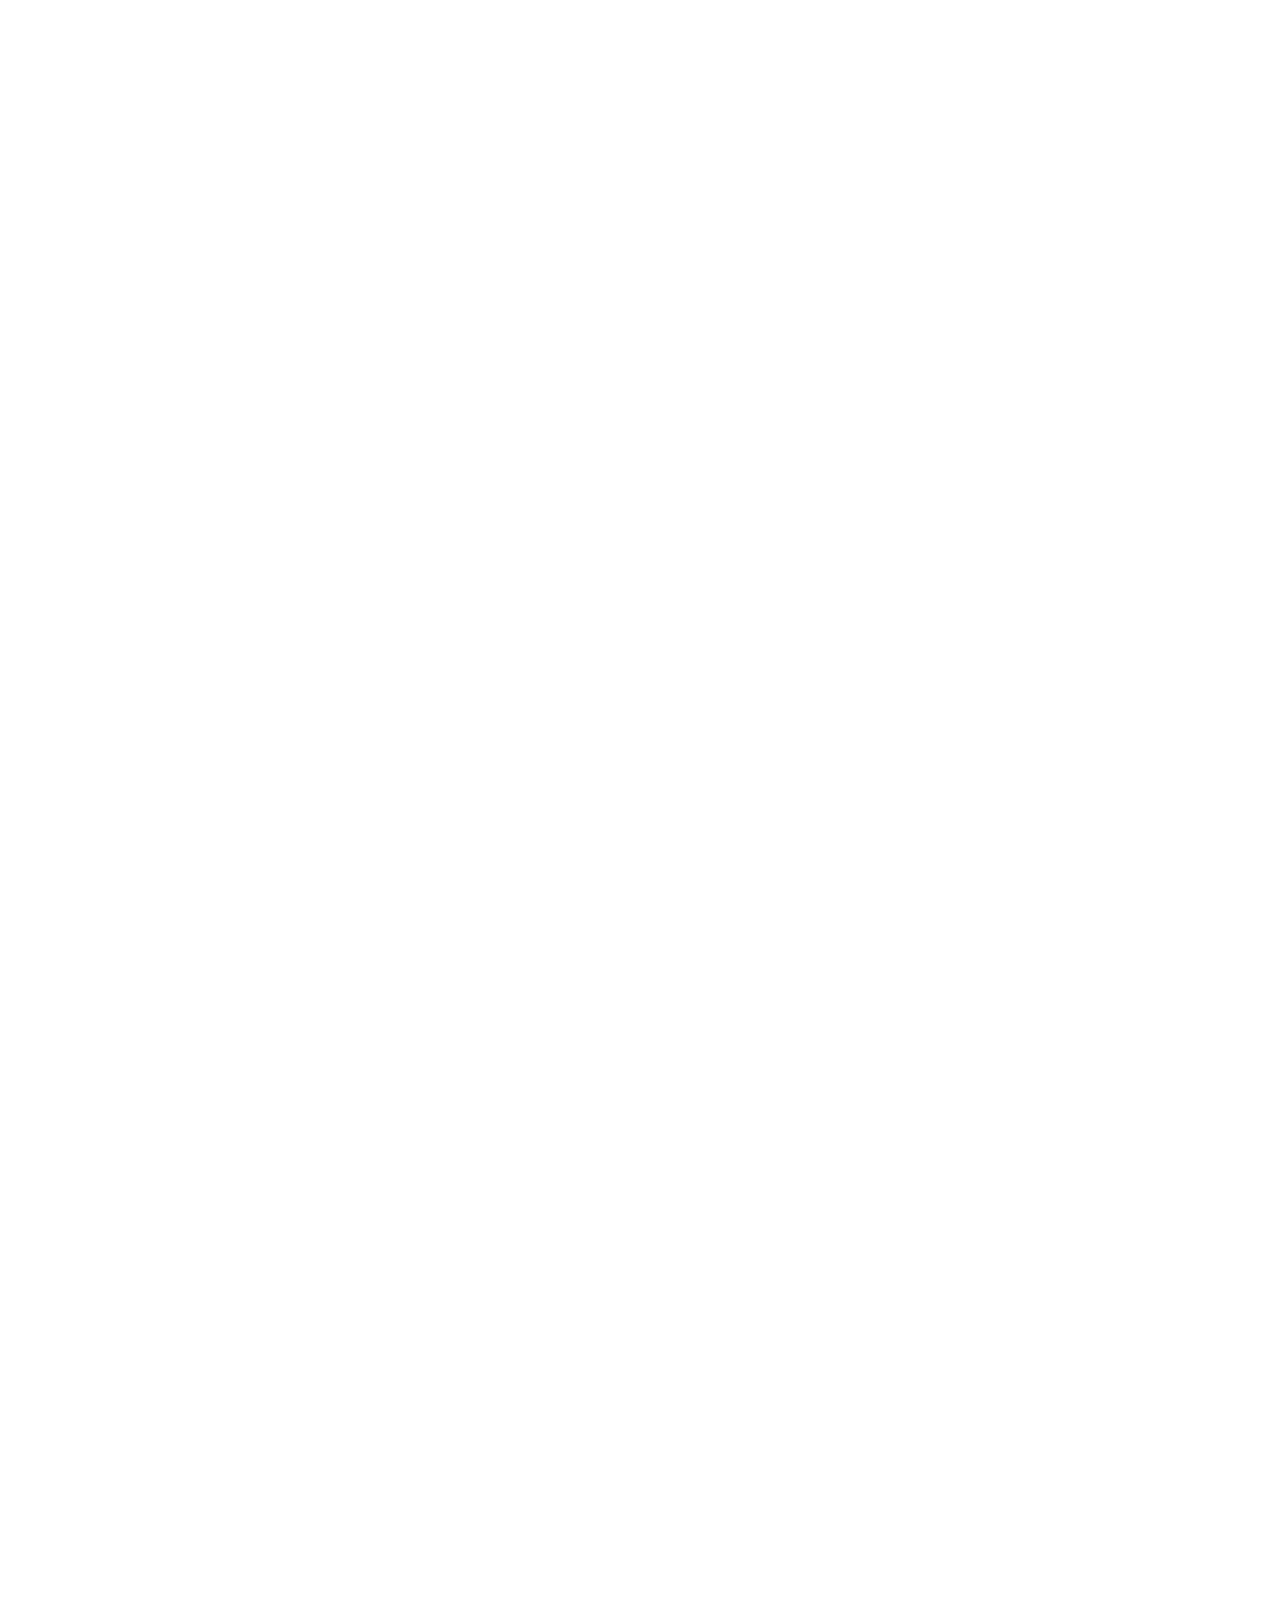
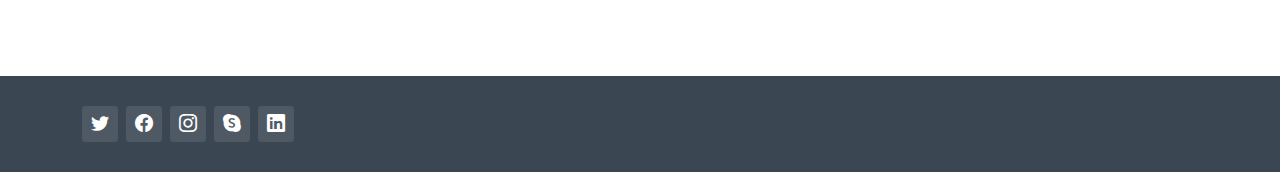
==== commit 92ba74a4: "tacb" ====
--- a/index.html
+++ b/index.html
@@ -229,12 +229,10 @@
           <!-- Tab Content -->
           <div class="tab-content">
 
+            <!-- Tab 1 Content -->
             <div class="tab-pane fade show active" id="prof1">
 
-               
-
-
-              <div class="table-responsive"></div>
+              <div class="table-responsive">
                 <table class="table table-bordered table-hover">
                   <thead class="bg-light">
                     <tr>
@@ -500,102 +498,102 @@
             <div class="tab-pane fade show" id="prof4">
 
               <div class="table-responsive">
-              <table class="table table-bordered table-hover">
-                <thead class="bg-light">
-                  <tr>
-                    <th scope="col">Hora</th>
-                    <th scope="col">Atividade</th>
-                    <th scope="col">Responsável</th>
-                    <th scope="col">Local</th>
-                  </tr>
-                </thead>
-                <tbody>
-                  <tr>
-                    <td>17h30 às 19h</td>
-                    <td>Robótica (alunos da escola)</td>
-                    <td>Wanderson Aguiar</td>
-                    <td>Laboratório de Robótica</td>
-                  </tr>
-                  <tr>
-                    <td>8h30 às 10h</td>
-                    <td>Karatê (comunidade, público externo)</td>
-                    <td>Pedro Fernando</td>
-                    <td>Sala de Dança</td>
-                  </tr>
-                  <tr>
-                    <td>9h às 10h30</td>
-                    <td>Capoeira (comunidade, público externo)</td>
-                    <td>Michel Lopes</td>
-                    <td>Sala de Capoeira, prédio de trás do pátio interno</td>
-                  </tr>
-                  <tr>
-                    <td>17h às 19h</td>
-                    <td>Capoeira (alunos da escola)</td>
-                    <td>Michel Lopes</td>
-                    <td>Sala de Capoeira, prédio de trás do pátio interno</td>
-                  </tr>
-                  <tr>
-                    <td>17h às 18h30</td>
-                    <td>Voleibol feminino (alunos da escola)</td>
-                    <td>Paulo Rogério</td>
-                    <td>Quadra Esportiva</td>
-                  </tr>
-                  <tr>
-                    <td>18h30 às 20h</td>
-                    <td>Basquete masculino (alunos da escola)</td>
-                    <td>Paulo Rogério</td>
-                    <td>Quadra Esportiva</td>
-                  </tr>
-                  <tr>
-                    <td>17h às 18h30</td>
-                    <td>Natação feminina (alunos da escola)</td>
-                    <td>Leonardo</td>
-                    <td>Piscina</td>
-                  </tr>
-                  <tr>
-                    <td>18h30 às 20h</td>
-                    <td>Natação Masculina (alunos da escola)</td>
-                    <td>Leonardo</td>
-                    <td>Piscina</td>
-                  </tr>
-                  <tr>
-                    <td>17h às 18h30</td>
-                    <td>Dança (ritmos e coreografias)</td>
-                    <td>Cristiano Rubi e Izaura Maira</td>
-                    <td>Sala de dança</td>
-                  </tr>
-                  <tr>
-                    <td>17h às 18h30</td>
-                    <td>Arqueria (alunos da escola)</td>
-                    <td>Davi Coutinho</td>
-                    <td>Campo de Futebol</td>
-                  </tr>
-                  <tr>
-                    <td>18h30 às 20h</td>
-                    <td>Arqueria (alunos da escola)</td>
-                    <td>Davi Coutinho</td>
-                    <td>Campo de Futebol</td>
-                  </tr>
-                  <tr>
-                    <td>18h às 19h</td>
-                    <td>Ioga (pais e comunidade)</td>
-                    <td>Kátia Dias</td>
-                    <td>Auditório 2</td>
-                  </tr>
-                  <tr>
-                    <td>17h20 às 19h30</td>
-                    <td>Música (alunos da escola e comunidade)</td>
-                    <td>Romildo Bigorna</td>
-                    <td>Sala de Serviços Jurídicos</td>
-                  </tr>
-                  <tr>
-                    <td>17h30 às 18h30</td>
-                    <td>Libras (alunos e comunidade)</td>
-                    <td>Luanne Costa</td>
-                    <td>Sala 203</td>
-                  </tr>
-                </tbody>
-              </table>
+                <table class="table table-bordered table-hover">
+                  <thead class="bg-light">
+                    <tr>
+                      <th scope="col">Hora</th>
+                      <th scope="col">Atividade</th>
+                      <th scope="col">Responsável</th>
+                      <th scope="col">Local</th>
+                    </tr>
+                  </thead>
+                  <tbody>
+                    <tr>
+                      <td>17h30 às 19h</td>
+                      <td>Robótica (alunos da escola)</td>
+                      <td>Wanderson Aguiar</td>
+                      <td>Laboratório de Robótica</td>
+                    </tr>
+                    <tr>
+                      <td>8h30 às 10h</td>
+                      <td>Karatê (comunidade, público externo)</td>
+                      <td>Pedro Fernando</td>
+                      <td>Sala de Dança</td>
+                    </tr>
+                    <tr>
+                      <td>9h às 10h30</td>
+                      <td>Capoeira (comunidade, público externo)</td>
+                      <td>Michel Lopes</td>
+                      <td>Sala de Capoeira, prédio de trás do pátio interno</td>
+                    </tr>
+                    <tr>
+                      <td>17h às 19h</td>
+                      <td>Capoeira (alunos da escola)</td>
+                      <td>Michel Lopes</td>
+                      <td>Sala de Capoeira, prédio de trás do pátio interno</td>
+                    </tr>
+                    <tr>
+                      <td>17h às 18h30</td>
+                      <td>Voleibol feminino (alunos da escola)</td>
+                      <td>Paulo Rogério</td>
+                      <td>Quadra Esportiva</td>
+                    </tr>
+                    <tr>
+                      <td>18h30 às 20h</td>
+                      <td>Basquete masculino (alunos da escola)</td>
+                      <td>Paulo Rogério</td>
+                      <td>Quadra Esportiva</td>
+                    </tr>
+                    <tr>
+                      <td>17h às 18h30</td>
+                      <td>Natação feminina (alunos da escola)</td>
+                      <td>Leonardo</td>
+                      <td>Piscina</td>
+                    </tr>
+                    <tr>
+                      <td>18h30 às 20h</td>
+                      <td>Natação Masculina (alunos da escola)</td>
+                      <td>Leonardo</td>
+                      <td>Piscina</td>
+                    </tr>
+                    <tr>
+                      <td>17h às 18h30</td>
+                      <td>Dança (ritmos e coreografias)</td>
+                      <td>Cristiano Rubi e Izaura Maira</td>
+                      <td>Sala de dança</td>
+                    </tr>
+                    <tr>
+                      <td>17h às 18h30</td>
+                      <td>Arqueria (alunos da escola)</td>
+                      <td>Davi Coutinho</td>
+                      <td>Campo de Futebol</td>
+                    </tr>
+                    <tr>
+                      <td>18h30 às 20h</td>
+                      <td>Arqueria (alunos da escola)</td>
+                      <td>Davi Coutinho</td>
+                      <td>Campo de Futebol</td>
+                    </tr>
+                    <tr>
+                      <td>18h às 19h</td>
+                      <td>Ioga (pais e comunidade)</td>
+                      <td>Kátia Dias</td>
+                      <td>Auditório 2</td>
+                    </tr>
+                    <tr>
+                      <td>17h20 às 19h30</td>
+                      <td>Música (alunos da escola e comunidade)</td>
+                      <td>Romildo Bigorna</td>
+                      <td>Sala de Serviços Jurídicos</td>
+                    </tr>
+                    <tr>
+                      <td>17h30 às 18h30</td>
+                      <td>Libras (alunos e comunidade)</td>
+                      <td>Luanne Costa</td>
+                      <td>Sala 203</td>
+                    </tr>
+                  </tbody>
+                </table>
               </div>
 
             </div><!-- End Tab 4 Content -->
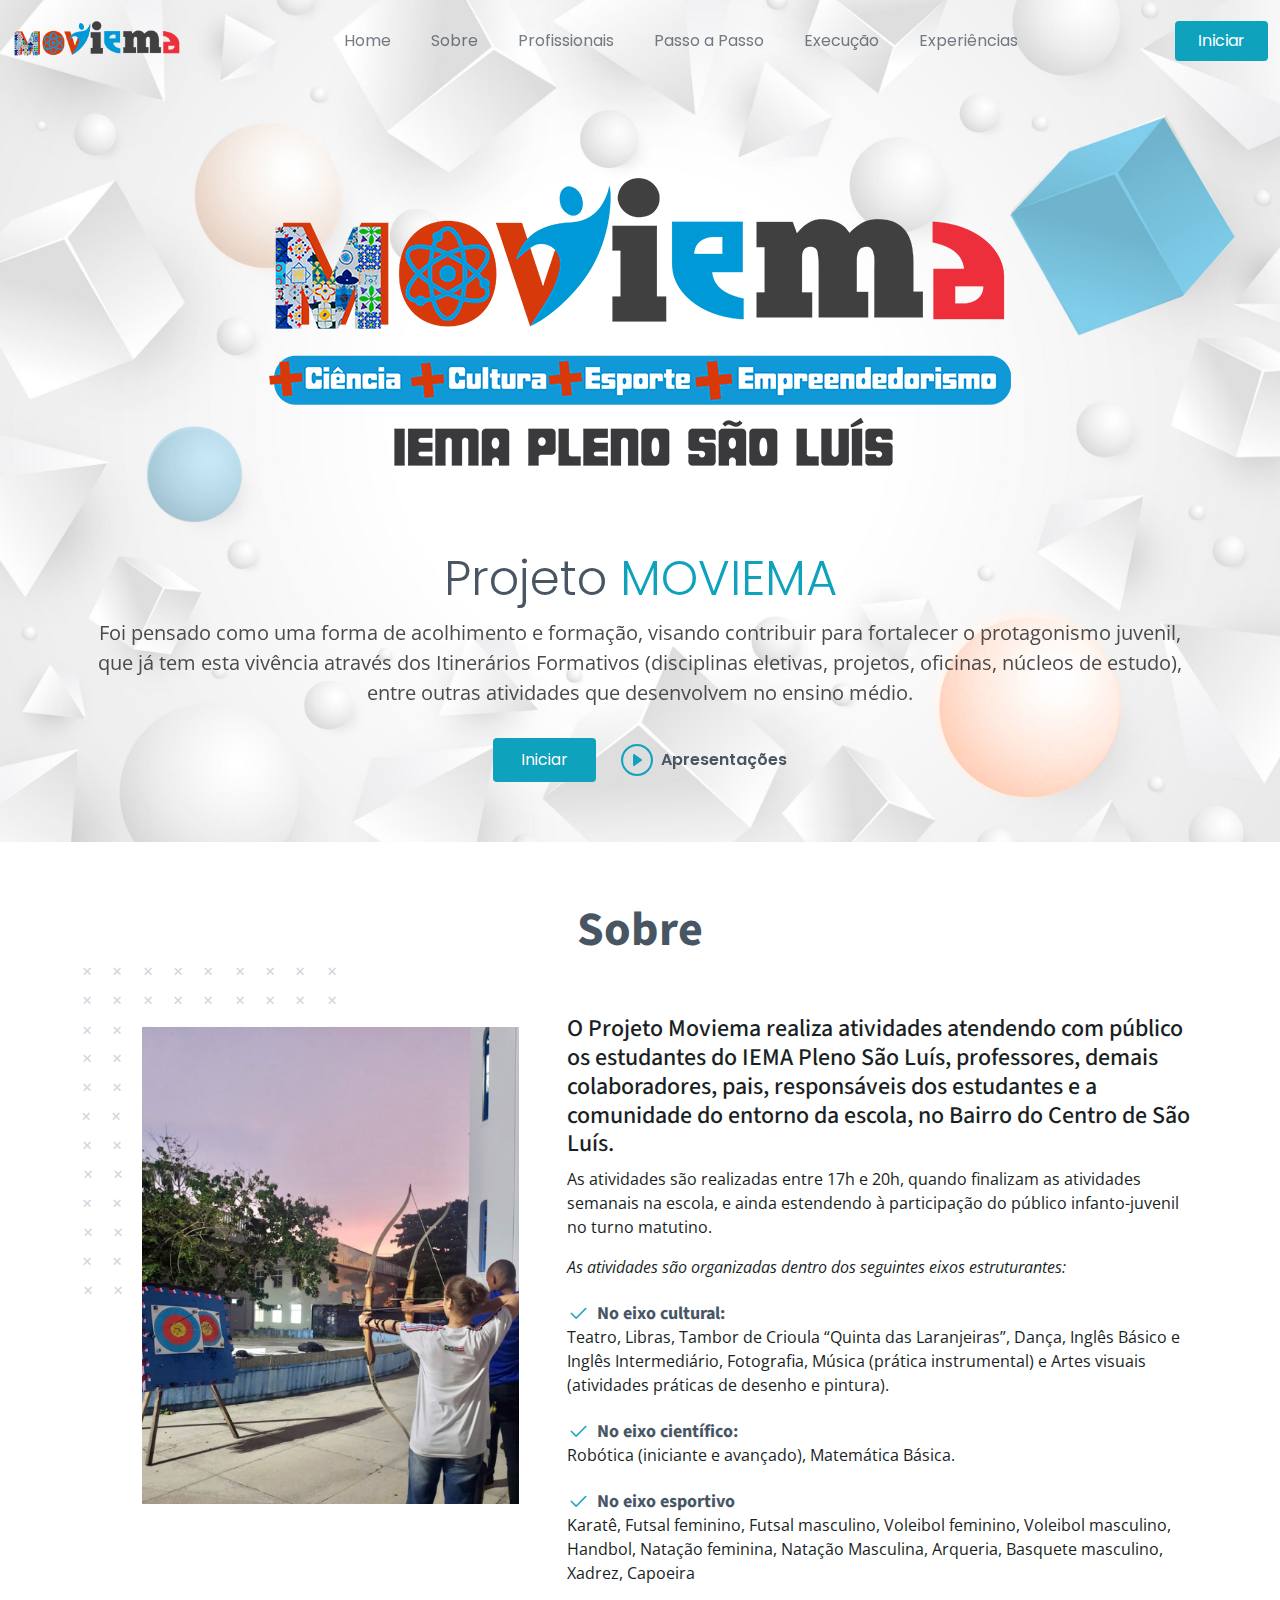
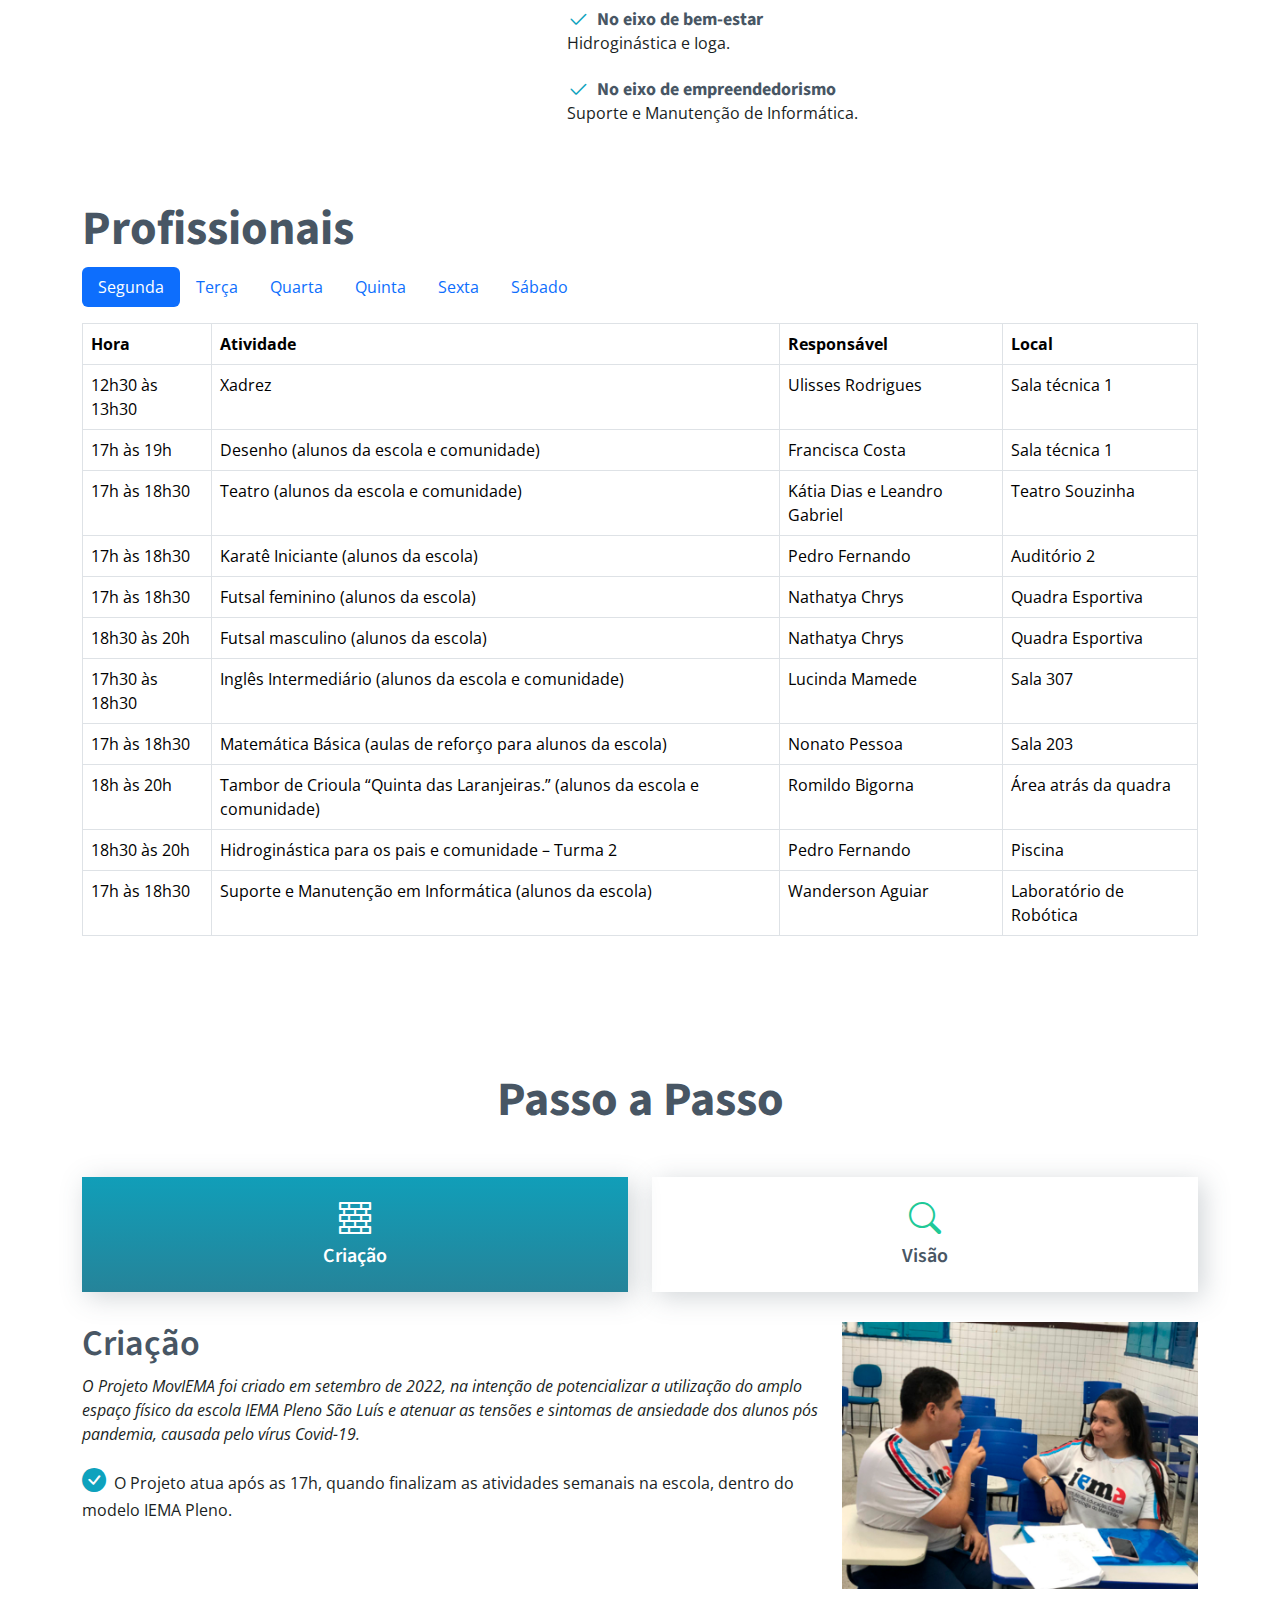
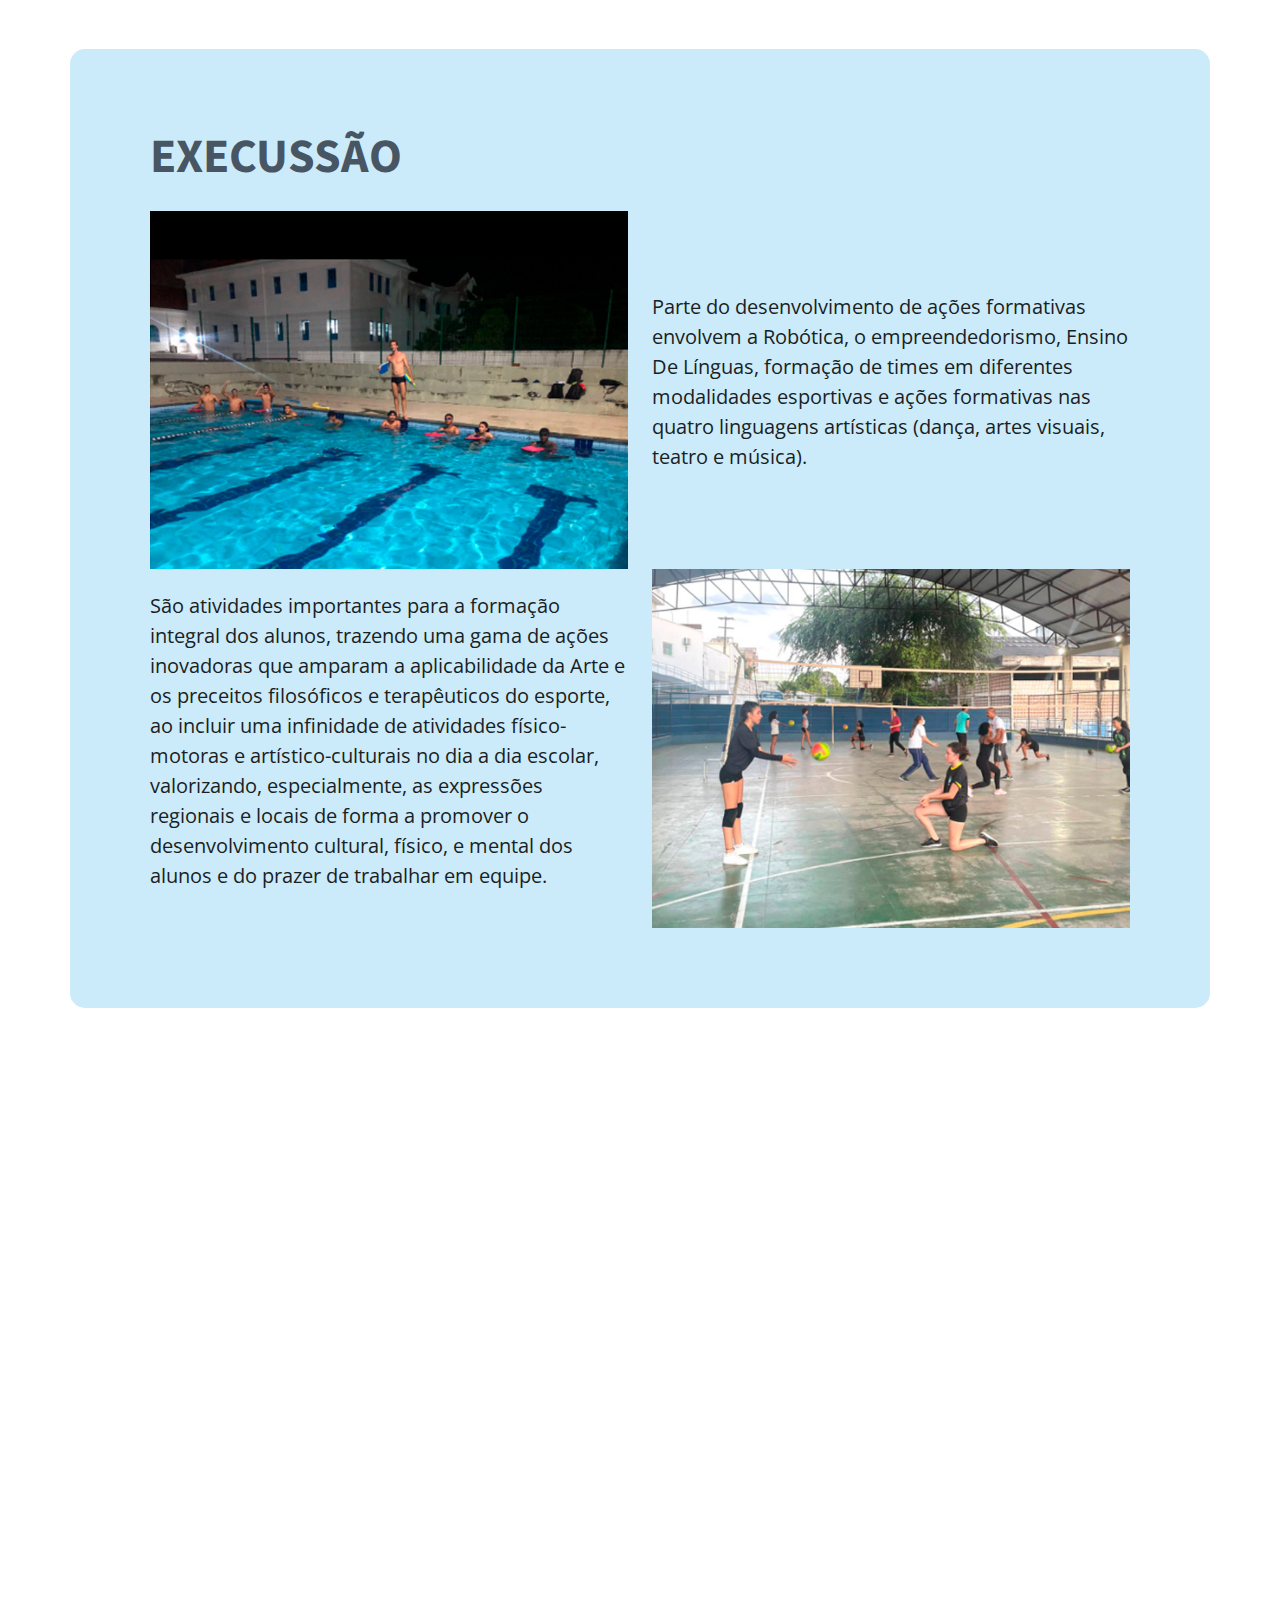
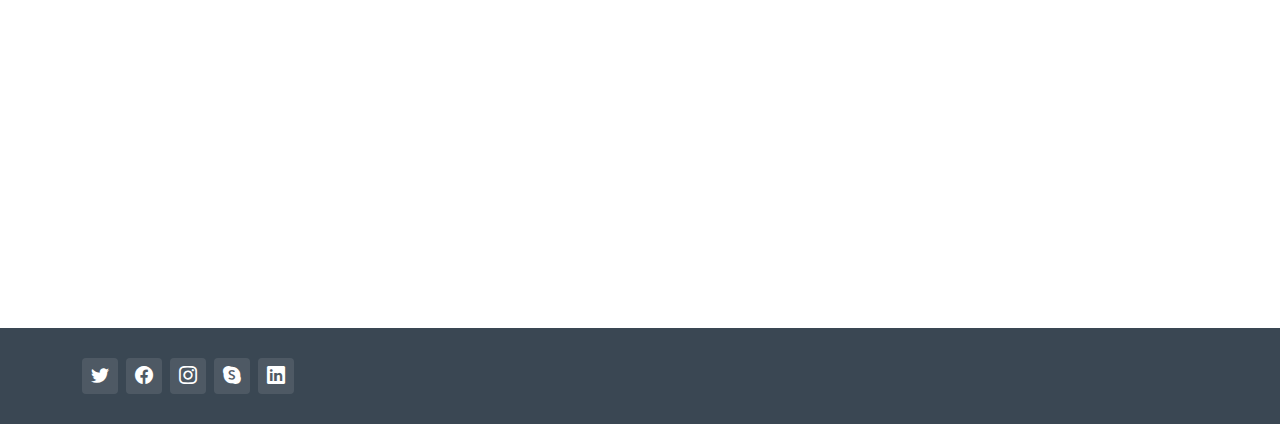
==== commit f93419a6: "video" ====
--- a/index.html
+++ b/index.html
@@ -83,14 +83,14 @@
 
       <!-- ======= SOBRE Section ======= -->
     <section id="about" class="about">
-      <div class="container" data-aos="fade-up">
+      <div class="container">
 
         <div class="section-header" style="padding-bottom: 0;">
-          <h2>Sobre</h2>
+          <h3 class="sobre">Sobre</h3>
         </div>
 
 
-        <div class="row g-4 g-lg-5" data-aos="fade-up" data-aos-delay="200">
+        <div class="row g-4 g-lg-5">
 
           <div class="col-lg-5">
             <div class="about-img">
@@ -201,14 +201,10 @@
     
     </section><!-- End SOBRE Section -->
 
-    
-    
-
-
 
     <!-- ======= Profissionais Section ======= -->
     <section id="cta" class="cta">
-      <div class="container-fluid" data-aos="zoom-out">
+      <div class="container-lg">
 
 
         <div class="col-lg-8 col-md-6 content d-flex flex-column justify-content-center order-last order-md-first">
@@ -705,37 +701,28 @@
       </div>
     </section><!-- End Profissionais Section -->
 
-   
-
-    <!-- ======= Features Section ======= -->
+
+    <!-- ======= Passo a Passo Section ======= -->
     <section id="passo" class="features">
-      <div class="container" data-aos="fade-up">
+      <div class="container">
 
         <div class="section-header">
-          <h2>Passo a Passo</h2>
-          <p>Afim de criar um espaço para tentar suprir as necessidades locais e estreitar os laços entre o espaço escolar e a sociedade, este projeto atende.</p>
+          <h3 class="sobre">Passo a Passo</h3>
         </div>
 
-        <ul class="nav nav-tabs row gy-4 d-flex">
-
-          <li class="nav-item col-6 col-md-4 col-lg-4" style="text-align: center;">
+        <ul class="nav nav-tabs row gy-6 d-flex">
+
+          <li class="nav-item col-6 col-md-6 col-lg-6" style="text-align: center;">
             <a class="nav-link active show" data-bs-toggle="tab" data-bs-target="#tab-1">
               <i class="bi bi-bricks color-cyan"></i>
-              <h4>Como construir um projeto de extensão</h4>
+              <h4>Criação</h4>
             </a>
           </li><!-- End Tab 1 Nav -->
 
-          <li class="nav-item col-6 col-md-4 col-lg-4" style="text-align: center;">
+          <li class="nav-item col-6 col-md-6 col-lg-6" style="text-align: center;">
             <a class="nav-link" data-bs-toggle="tab" data-bs-target="#tab-2">
-              <i class="bi bi-coin color-indigo"></i>
-              <h4>Como captar recursos e parcerias</h4>
-            </a>
-          </li><!-- End Tab 2 Nav -->
-
-          <li class="nav-item col-6 col-md-4 col-lg-4" style="text-align: center;">
-            <a class="nav-link" data-bs-toggle="tab" data-bs-target="#tab-3">
               <i class="bi bi-search color-teal"></i>
-              <h4>Como fazer uma pesquisa de interesse</h4>
+              <h4>Visão</h4>
             </a>
           </li><!-- End Tab 3 Nav -->
 
@@ -749,21 +736,16 @@
 
           <div class="tab-pane active show" id="tab-1">
             <div class="row gy-4">
-              <div class="col-lg-8 order-2 order-lg-1" data-aos="fade-up" data-aos-delay="100">
-                <h3>Construir um projeto</h3>
+              <div class="col-lg-8 order-2 order-lg-1">
+                <h3>Criação</h3>
                 <p class="fst-italic">
-                  O MOVIEMA desenvolve ações envolvendo a Robótica, o empreendedorismo, ensino de línguas (espanhol/inglês/libras), atividades em diferentes modalidades esportivas, atividades nas quatro linguagens artísticas (dança, artes visuais, teatro e música).
+                  O Projeto MovIEMA foi criado em setembro de 2022, na intenção de potencializar a utilização do amplo espaço físico da escola IEMA Pleno São Luís e atenuar as tensões e sintomas de ansiedade dos alunos pós pandemia, causada pelo vírus Covid-19.
                 </p>
                 <ul>
-                  <li><i class="bi bi-check-circle-fill"></i> A partir dessa experiência com projetos de extensão a ideia é incentivar </li>
-                  <li><i class="bi bi-check-circle-fill"></i> A partir dessa experiência com projetos de extensão a ideia é incentivar </li>
-                  <li><i class="bi bi-check-circle-fill"></i> A partir dessa experiência com projetos de extensão a ideia é incentivar </li>
+                  <li><i class="bi bi-check-circle-fill"></i> O Projeto atua após as 17h, quando finalizam as atividades semanais na escola, dentro do modelo IEMA Pleno.</li>
                 </ul>
-                <p>
-                  O MOVIEMA desenvolve ações envolvendo a Robótica, o empreendedorismo, ensino de línguas
-                </p>
-              </div>
-              <div class="col-lg-4 order-1 order-lg-2 text-center" data-aos="fade-up" data-aos-delay="200">
+              </div>
+              <div class="col-lg-4 order-1 order-lg-2 text-center">
                 <img src="assets/img/2.jpg" alt="" class="img-fluid">
               </div>
             </div>
@@ -772,19 +754,10 @@
           <div class="tab-pane" id="tab-2">
             <div class="row gy-4">
               <div class="col-lg-8 order-2 order-lg-1">
-                <h3>Captar recursos e parcerias</h3>
+                <h3>Visão</h3>
                 <p>
-                  Analisar o papel do gestor escolar na implantação de projetos de extensão no ensino médio do IEMA São Luís Centro.  
+                  O Projeto visa contribuir para fortalecer o protagonismo juvenil, que já tem esta vivência nos Itinerários Formativos (disciplinas eletivas, projeto de Vida, Base Técnica, clubes, núcleos de estudo), entre outras atividades, que os estudantes poderão escolher no Ensino Médio.  
                 </p>
-                <p class="fst-italic">
-                  Analisar o papel do gestor escolar na implantação de projetos de extensão no ensino médio do IEMA São Luís Centro.  
-                </p>
-                <ul>
-                  <li><i class="bi bi-check-circle-fill"></i> Projetos de extensão no ensino médio do IEMA São Luís Centro.</li>
-                  <li><i class="bi bi-check-circle-fill"></i> Projetos de extensão no ensino médio do IEMA São Luís Centro.</li>
-                  <li><i class="bi bi-check-circle-fill"></i> Projetos de extensão no ensino médio do IEMA São Luís Centro.</li>
-                  <li><i class="bi bi-check-circle-fill"></i> Projetos de extensão no ensino médio do IEMA São Luís Centro.</li>
-                </ul>
               </div>
               <div class="col-lg-4 order-1 order-lg-2 text-center">
                 <img src="assets/img/1.jpg" alt="" class="img-fluid">
@@ -792,33 +765,103 @@
             </div>
           </div><!-- End Tab Content 2 -->
 
-          <div class="tab-pane" id="tab-3">
-            <div class="row gy-4">
-              <div class="col-lg-8 order-2 order-lg-1">
-                <h3>Fazer uma pesquisa de interesse</h3>
-                <p>
-                  Alcançar o máximo de informações possíveis sobre as práticas, estratégias e processos de ações da gestão escolar participativa e democrática em projetos de extensão na rede de educação básica. 
-                </p>
-                <ul>
-                  <li><i class="bi bi-check-circle-fill"></i>Democrática em projetos de extensão na rede de educação básica</li>
-                  <li><i class="bi bi-check-circle-fill"></i>Democrática em projetos de extensão na rede de educação básica</li>
-                  <li><i class="bi bi-check-circle-fill"></i>Democrática em projetos de extensão na rede de educação básica.</li>
-                </ul>
-                <p class="fst-italic">
-                  Alcançar o máximo de informações possíveis sobre as práticas.
-                </p>
-              </div>
-              <div class="col-lg-4 order-1 order-lg-2 text-center">
-                <img src="assets/img/3.jpg" alt="" class="img-fluid">
-              </div>
-            </div>
-          </div><!-- End Tab Content 3 -->
 
 
         </div>
 
       </div>
-    </section><!-- End Features Section -->
+    </section><!-- End Passo a Passo Section -->
+
+
+      <!-- ======= EXECUSSÃO Section ======= -->
+      <section id="cta" class="cta">
+        <div class="container">
+  
+          <div class="row g-5">
+  
+            <div class="col-lg-8 col-md-6 content d-flex flex-column justify-content-center order-last order-md-first mb-3">
+              <h3>EXECUSSÃO</h3>
+            </div>
+          </div>
+
+            <div class="row">
+              <div class="col-md-6 d-flex align-items-center">
+                <img src="assets/img/exec01.jpg" class="img-fluid" alt="Imagem 1">
+              </div>
+              <div class="col-md-6 d-flex align-items-center">
+                <p class="fs-5">Parte do desenvolvimento de ações formativas envolvem a Robótica, o empreendedorismo, Ensino De Línguas, formação de times em diferentes modalidades esportivas e ações formativas nas quatro linguagens artísticas (dança, artes visuais, teatro e música).</p>
+              </div>
+            </div>
+            <div class="row">
+              <div class="col-md-6 order-md-first d-flex align-items-center">
+                <p class="fs-5">São atividades importantes para a formação integral dos alunos, trazendo uma gama de ações inovadoras que amparam a aplicabilidade da Arte e os preceitos filosóficos e terapêuticos do esporte, ao incluir uma infinidade de atividades físico-motoras e artístico-culturais no dia a dia escolar, valorizando, especialmente, as expressões regionais e locais de forma a promover o desenvolvimento cultural, físico, e mental dos alunos e do prazer de trabalhar em equipe.</p>
+              </div>
+              <div class="col-md-6 d-flex align-items-center">
+                <img src="assets/img/exec02.jpg" class="img-fluid" alt="Imagem 2">
+              </div>
+            </div>
+  
+       
+  
+        </div>
+      </section>
+      <!-- End EXECUSSÃO Section -->
+
+
+      <!-- ======= EXPERIÊNCIAS Section ======= -->
+    <section id="onfocus" class="onfocus">
+      <div class="container-fluid p-0" data-aos="fade-up">
+
+        <div class="row g-0">
+          <div class="col-lg-6 video-play position-relative">
+            <a href="https://youtu.be/ZfjyrBSQGm0" class="glightbox play-btn"></a>
+          </div>
+          <div class="col-lg-6">
+            <div class="content d-flex flex-column justify-content-center h-100">
+              <h3>EXPERIÊNCIAS</h3>
+              <p class="fst-italic">
+                O Moviema desenvolve a culminância de suas atividades no final de cada ano, executando os Jogos Escolares do IEMA Pleno São Luís - JEIPS, evento que reúne competições esportivas das modalidades realizadas no Projeto.
+              </p>
+              <ul>
+                <li><i class="bi bi-check-circle"></i> Entrevista concedida à Rádio Timbira, sobre o JEIPS e o Moviema em 2022:</li>
+                <li><i class="bi bi-check-circle"></i> Dentre as atividades, o JEIPS organiza também uma gincana cultural que arrecada alimentos não perecíveis para doação de cestas natalinas para as famílias carentes da comunidade escolar.</li>
+                <li><i class="bi bi-check-circle"></i> O trabalho e afinco dos coordenadores, professores, voluntários e alunos já rendeu bons frutos, como o prêmio de reconhecimento da Instituição de Ensino no incentivo ao esporte, como destaque no ano de 2022, promovido pela FEMADE e FAME.</li>
+              </ul>
+             
+            </div>
+          </div>
+        </div>
+
+      </div>
+    </section><!-- End EXPERIÊNCIAS Section -->
+
+
+
+      <!-- ======= Clients Section ======= -->
+      <section id="clients" class="clients mt-5">
+        <div class="container" data-aos="zoom-out">
+  
+          <div class="section-header mt-4 mb-5" style="padding-bottom: 0;">
+            <h3 class="">INSTITUIÇÕES PARCEIRAS</h3>
+          </div>
+
+
+          <!-- <div class="clients-slider swiper">
+            <div class="swiper-wrapper align-items-center">
+              <div class="swiper-slide"><img src="assets/img/parceiros/ufma.jpg" class="img-fluid" alt=""></div>
+              <div class="swiper-slide"><img src="assets/img/parceiros/uema.jpg" class="img-fluid" alt=""></div>
+              <div class="swiper-slide"><img src="assets/img/parceiros/uni.jpg" class="img-fluid" alt=""></div>
+              <div class="swiper-slide"><img src="assets/img/parceiros/arqueria.jpg" class="img-fluid" alt=""></div>
+              <div class="swiper-slide"><img src="assets/img/parceiros/gdam.jpg" class="img-fluid" alt=""></div>
+
+          </div> -->
+
+
+       
+  
+        </div>
+      </section><!-- End Clients Section -->
+
 
 
   </main><!-- End #main -->
@@ -829,6 +872,7 @@
     <div class="footer-legal text-center">
       <div class="container d-flex flex-column flex-lg-row justify-content-center justify-content-lg-between align-items-center">
 
+      
 
         <div class="social-links order-first order-lg-last mb-3 mb-lg-0">
           <a href="#" class="twitter"><i class="bi bi-twitter"></i></a>
--- a/assets/css/main.css
+++ b/assets/css/main.css
@@ -1129,13 +1129,13 @@
   }
 }
 
-.about h3 {
+/* .about h3 {
   color: var(--color-secondary);
   font-family: var(--font-secondary);
   font-weight: 300;
   font-size: 32px;
   margin-bottom: 20px;
-}
+} */
 
 @media (max-width: 768px) {
   .about h3 {
@@ -1216,7 +1216,7 @@
 
 .cta .container {
   padding: 80px;
-  background: rgba(var(--color-secondary-rgb), 0.1);
+  background: rgb(204, 235, 250);
   border-radius: 15px;
 }
 
@@ -1227,6 +1227,12 @@
 }
 
 .cta .content h3 {
+  color: var(--color-secondary);
+  font-size: 48px;
+  font-weight: 700;
+}
+
+.sobre{
   color: var(--color-secondary);
   font-size: 48px;
   font-weight: 700;
@@ -1307,14 +1313,14 @@
 
 .onfocus .video-play {
   min-height: 400px;
-  background: linear-gradient(rgba(var(--color-black-rgb), 0.4), rgba(var(--color-black-rgb), 0.7)), url("../img/onfocus-video-bg.jpg") center center;
+  background: linear-gradient(rgba(var(--color-black-rgb), 0.4), rgba(var(--color-black-rgb), 0.7)), url("../img/jonyou.PNG") center center;
   background-size: cover;
 }
 
 .onfocus .content {
-  background: linear-gradient(rgba(var(--color-secondary-rgb), 0.5), rgba(var(--color-secondary-rgb), 0.8)), url("../img/onfocus-content-bg.jpg") center center;
+  /* background: linear-gradient(rgba(var(--color-secondary-rgb), 0.5), rgba(var(--color-secondary-rgb), 0.8)), url("../img/onfocus-content-bg.jpg") center center; */
   background-size: cover;
-  color: rgba(var(--color-white-rgb), 0.8);
+  color: black;
   padding: 40px;
 }
 
@@ -1327,7 +1333,7 @@
 .onfocus .content h3 {
   font-weight: 600;
   font-size: 32px;
-  color: var(--color-white);
+  color: black;
 }
 
 .onfocus .content ul {
@@ -1342,7 +1348,7 @@
 .onfocus .content ul i {
   font-size: 20px;
   padding-right: 4px;
-  color: var(--color-primary);
+  color: red;
 }
 
 .onfocus .content p:last-child {
@@ -1383,7 +1389,7 @@
 .onfocus .play-btn {
   width: 94px;
   height: 94px;
-  background: radial-gradient(var(--color-primary) 50%, rgba(var(--color-primary-rgb), 0.4) 52%);
+  background: radial-gradient(var(--color-red) 50%, rgba(var(--color-red-rgb), 0.4) 52%);
   border-radius: 50%;
   display: block;
   position: absolute;
@@ -1404,7 +1410,7 @@
   animation-timing-function: steps;
   opacity: 1;
   border-radius: 50%;
-  border: 5px solid rgba(var(--color-primary-rgb), 0.7);
+  border: 5px solid rgba(var(--color-red), 0.7);
   top: -15%;
   left: -15%;
   background: rgba(198, 16, 0, 0);
@@ -1443,7 +1449,7 @@
 }
 
 .onfocus .play-btn:hover:after {
-  border-left: 15px solid var(--color-primary);
+  border-left: 15px solid var(--color-red);
   transform: scale(20);
 }
 
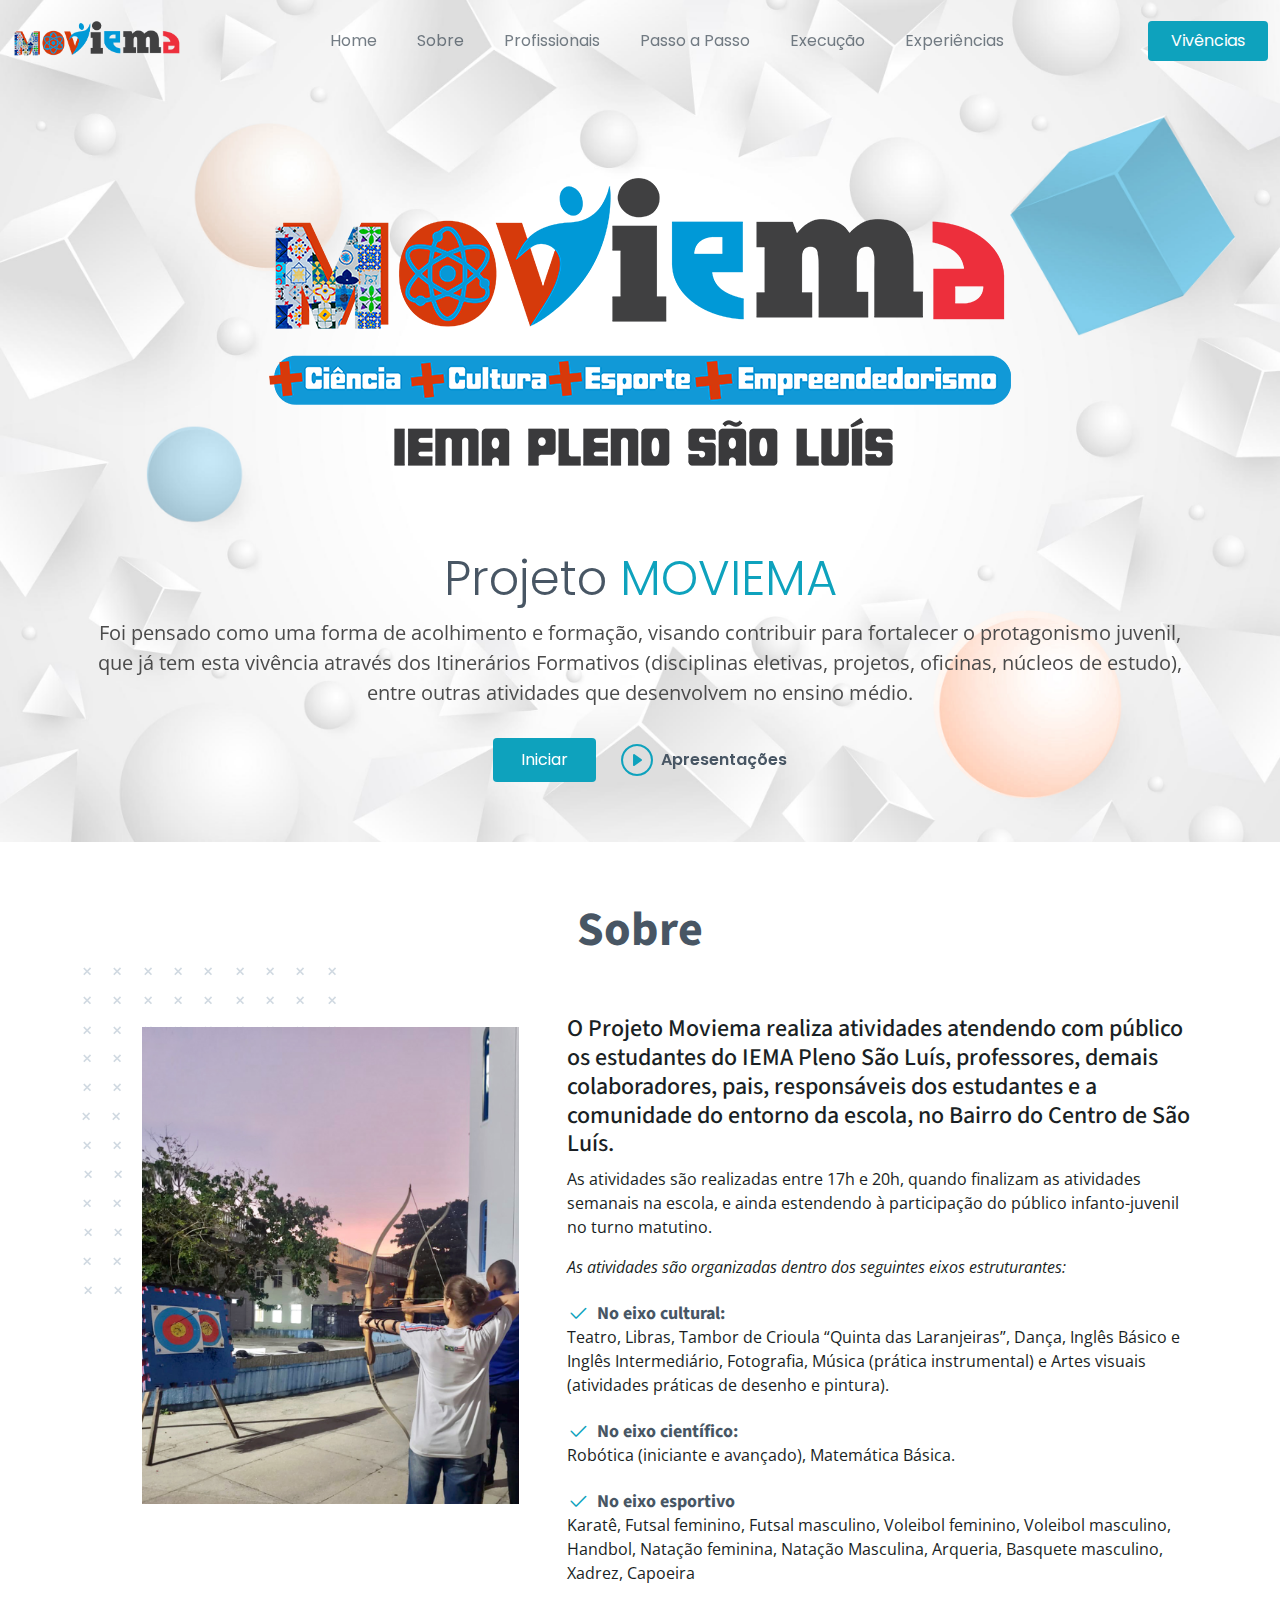
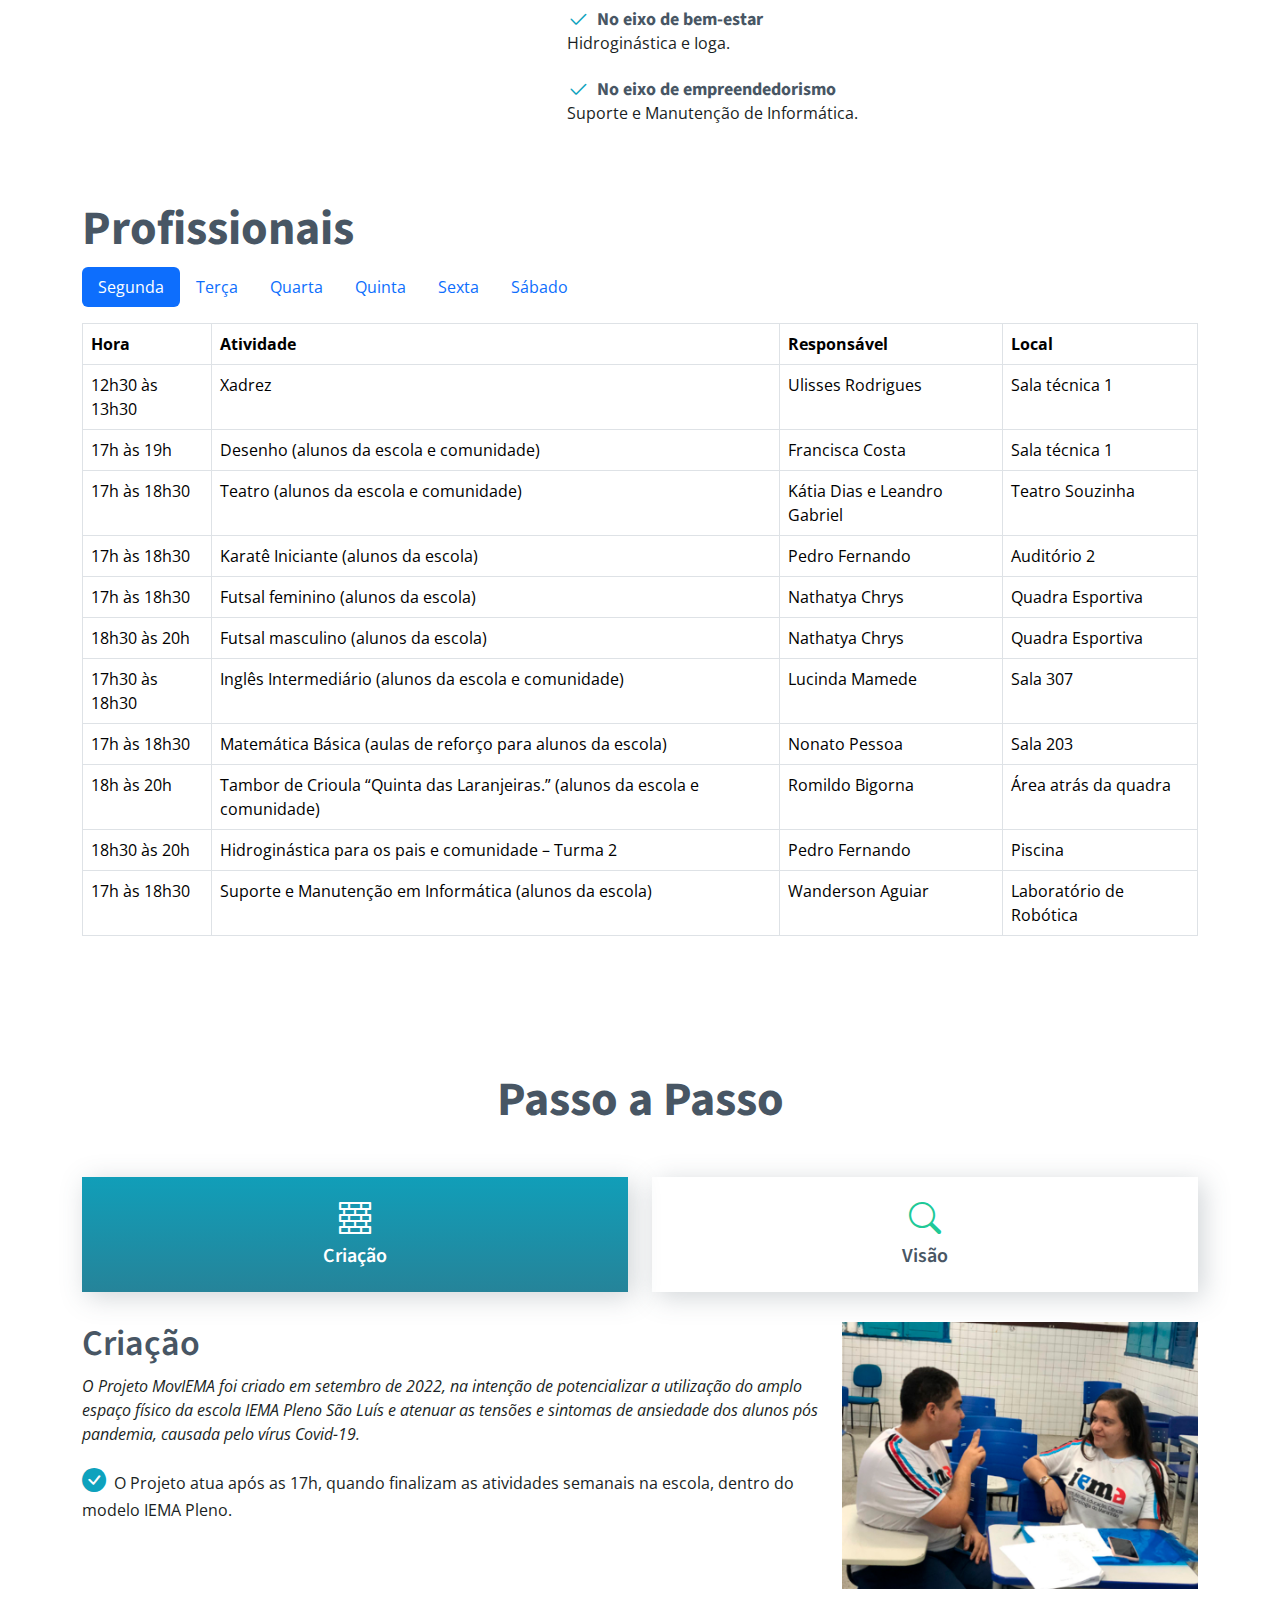
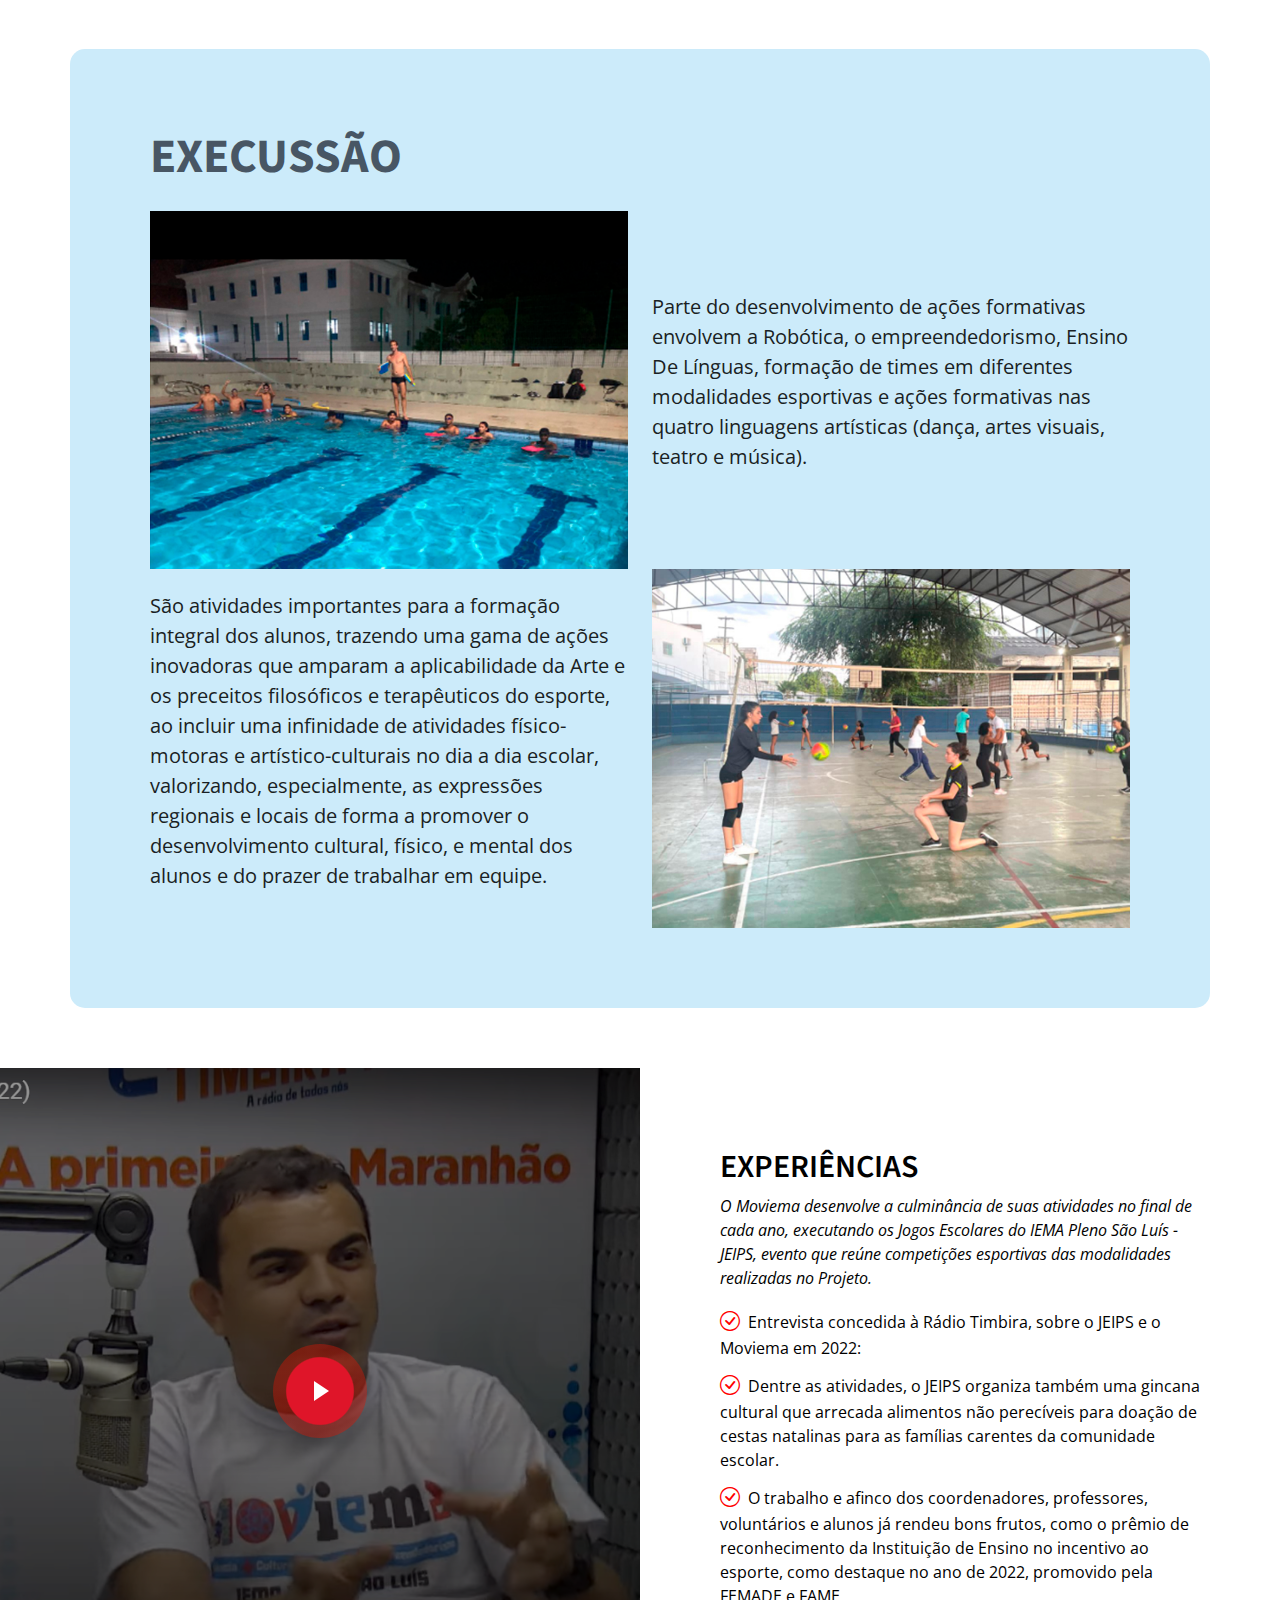
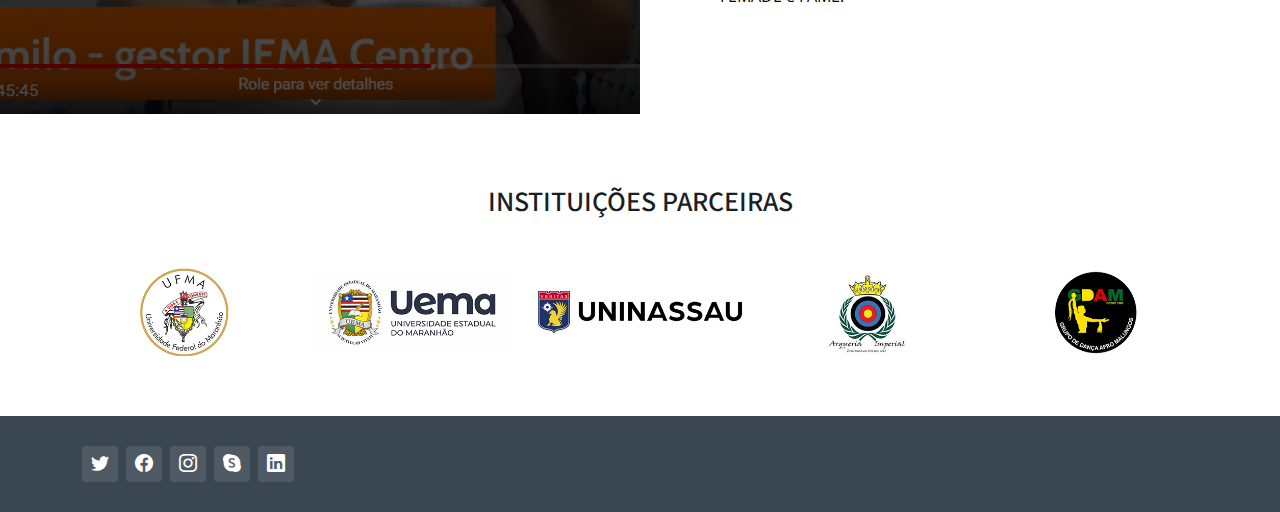
==== commit 25c4f6ec: "viv" ====
--- a/index.html
+++ b/index.html
@@ -54,13 +54,13 @@
           <li><a class="nav-link scrollto" href="index.html#about">Sobre</a></li>
           <li><a class="nav-link scrollto" href="index.html#cta">Profissionais</a></li>
           <li><a class="nav-link scrollto" href="index.html#passo">Passo a Passo</a></li>
-          <li><a class="nav-link scrollto" href="index.html#about">Execução</a></li>
-          <li><a class="nav-link scrollto" href="index.html#about">Experiências</a></li>
+          <li><a class="nav-link scrollto" href="index.html#execucao">Execução</a></li>
+          <li><a class="nav-link scrollto" href="index.html#experiencias">Experiências</a></li>
         </ul>
         <i class="bi bi-list mobile-nav-toggle d-none"></i>
       </nav><!-- .navbar -->
 
-      <a class="btn-getstarted scrollto" href="index.html#about">Iniciar</a>
+      <a class="btn-getstarted scrollto" href="index.html#about">Vivências</a>
 
     </div>
   </header><!-- End Header -->
@@ -774,7 +774,7 @@
 
 
       <!-- ======= EXECUSSÃO Section ======= -->
-      <section id="cta" class="cta">
+      <section id="execucao" class="cta">
         <div class="container">
   
           <div class="row g-5">
@@ -809,8 +809,8 @@
 
 
       <!-- ======= EXPERIÊNCIAS Section ======= -->
-    <section id="onfocus" class="onfocus">
-      <div class="container-fluid p-0" data-aos="fade-up">
+    <section id="experiencias" class="onfocus">
+      <div class="container-fluid p-0">
 
         <div class="row g-0">
           <div class="col-lg-6 video-play position-relative">
@@ -839,7 +839,7 @@
 
       <!-- ======= Clients Section ======= -->
       <section id="clients" class="clients mt-5">
-        <div class="container" data-aos="zoom-out">
+        <div class="container">
   
           <div class="section-header mt-4 mb-5" style="padding-bottom: 0;">
             <h3 class="">INSTITUIÇÕES PARCEIRAS</h3>
@@ -856,6 +856,23 @@
 
           </div> -->
 
+          <div class="row row-cols-1 row-cols-sm-2 row-cols-lg-5">
+            <div class="col-6 col-sm-6 col-lg"> <!-- 5 colunas em dispositivos maiores, 2 colunas em dispositivos menores -->
+              <img src="assets/img/parceiros/ufma.jpg" class="img-fluid square-img" alt="Imagem 1">
+            </div>
+            <div class="col-6 col-sm-6 col-lg">
+              <img src="assets/img/parceiros/uema.jpg" class="img-fluid square-img" alt="Imagem 2">
+            </div>
+            <div class="col-6 col-sm-6 col-lg">
+              <img src="assets/img/parceiros/uni.jpg" class="img-fluid square-img" alt="Imagem 3">
+            </div>
+            <div class="col-6 col-sm-6 col-lg">
+              <img src="assets/img/parceiros/arqueria.jpg" class="img-fluid square-img" alt="Imagem 4">
+            </div>
+            <div class="col-6 col-sm-6 col-lg">
+              <img src="assets/img/parceiros/gdam.jpg" class="img-fluid square-img" alt="Imagem 5">
+            </div>
+          </div>
 
        
   
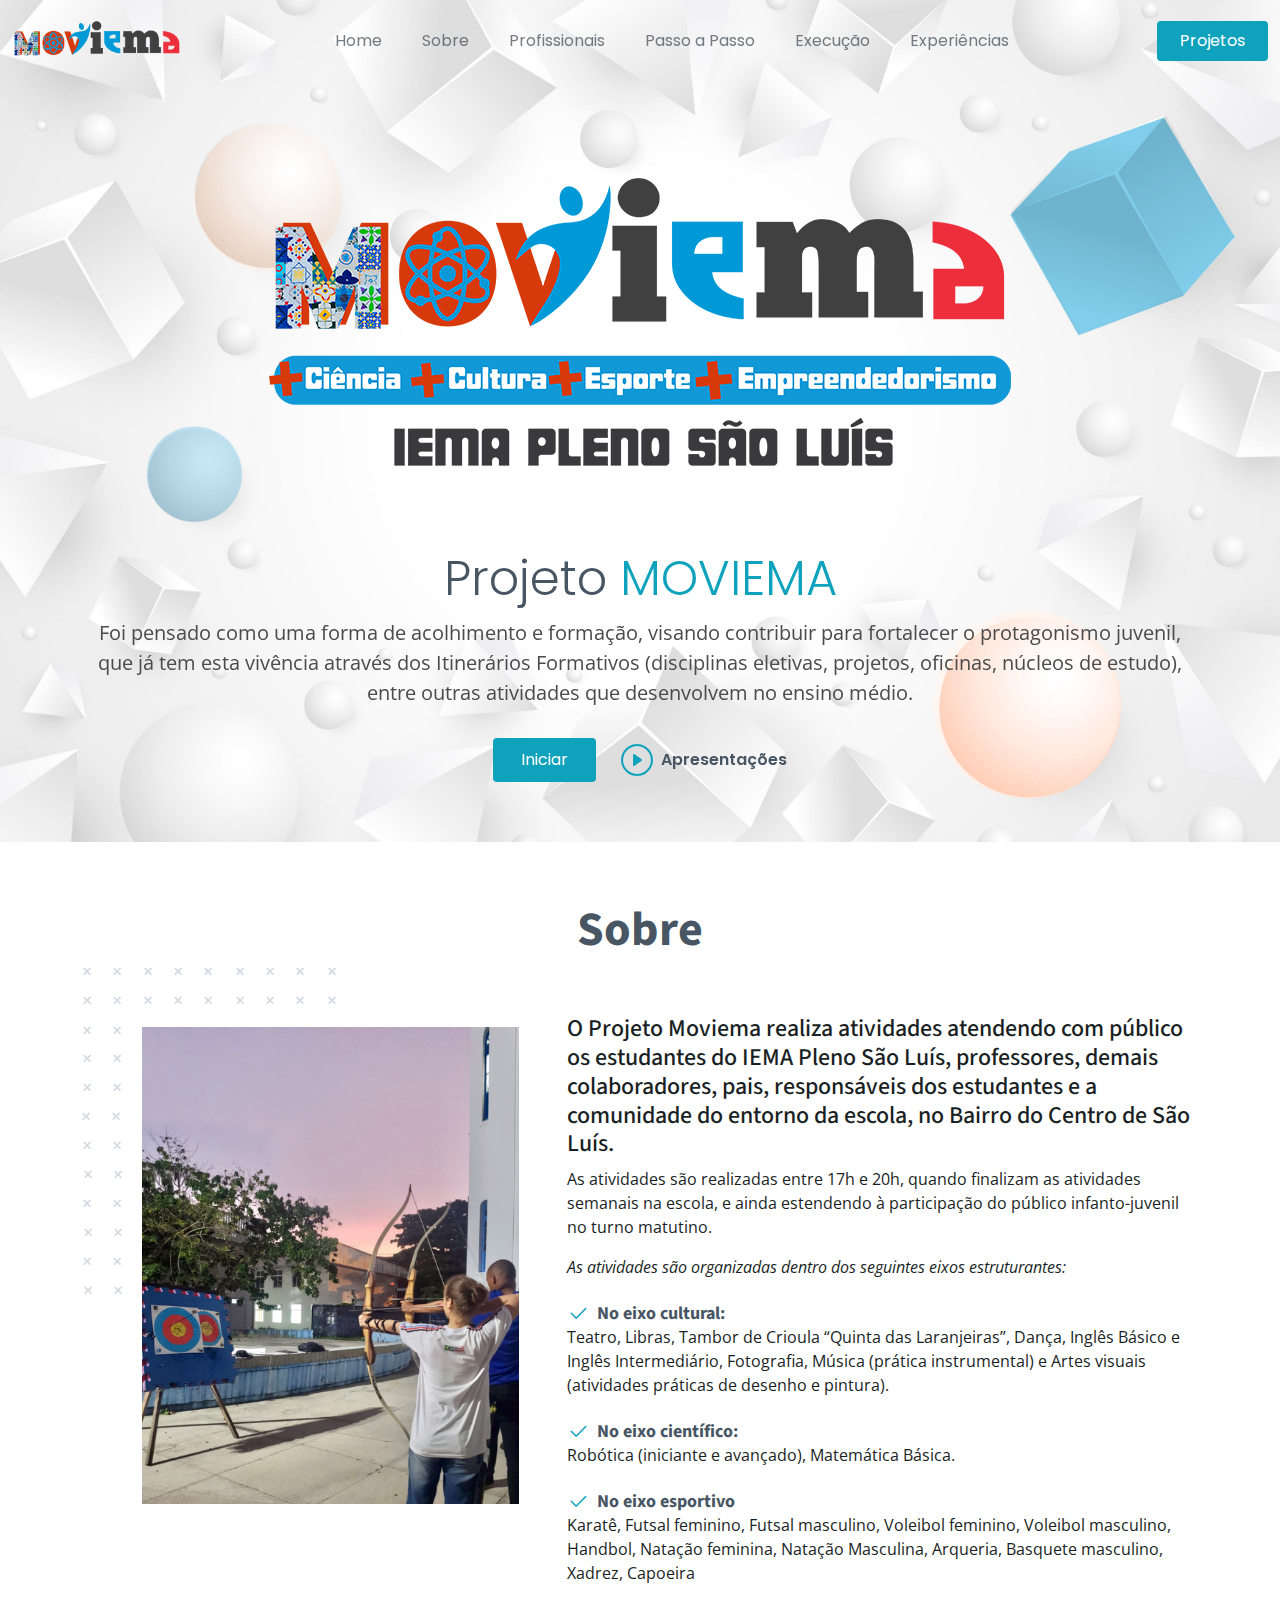
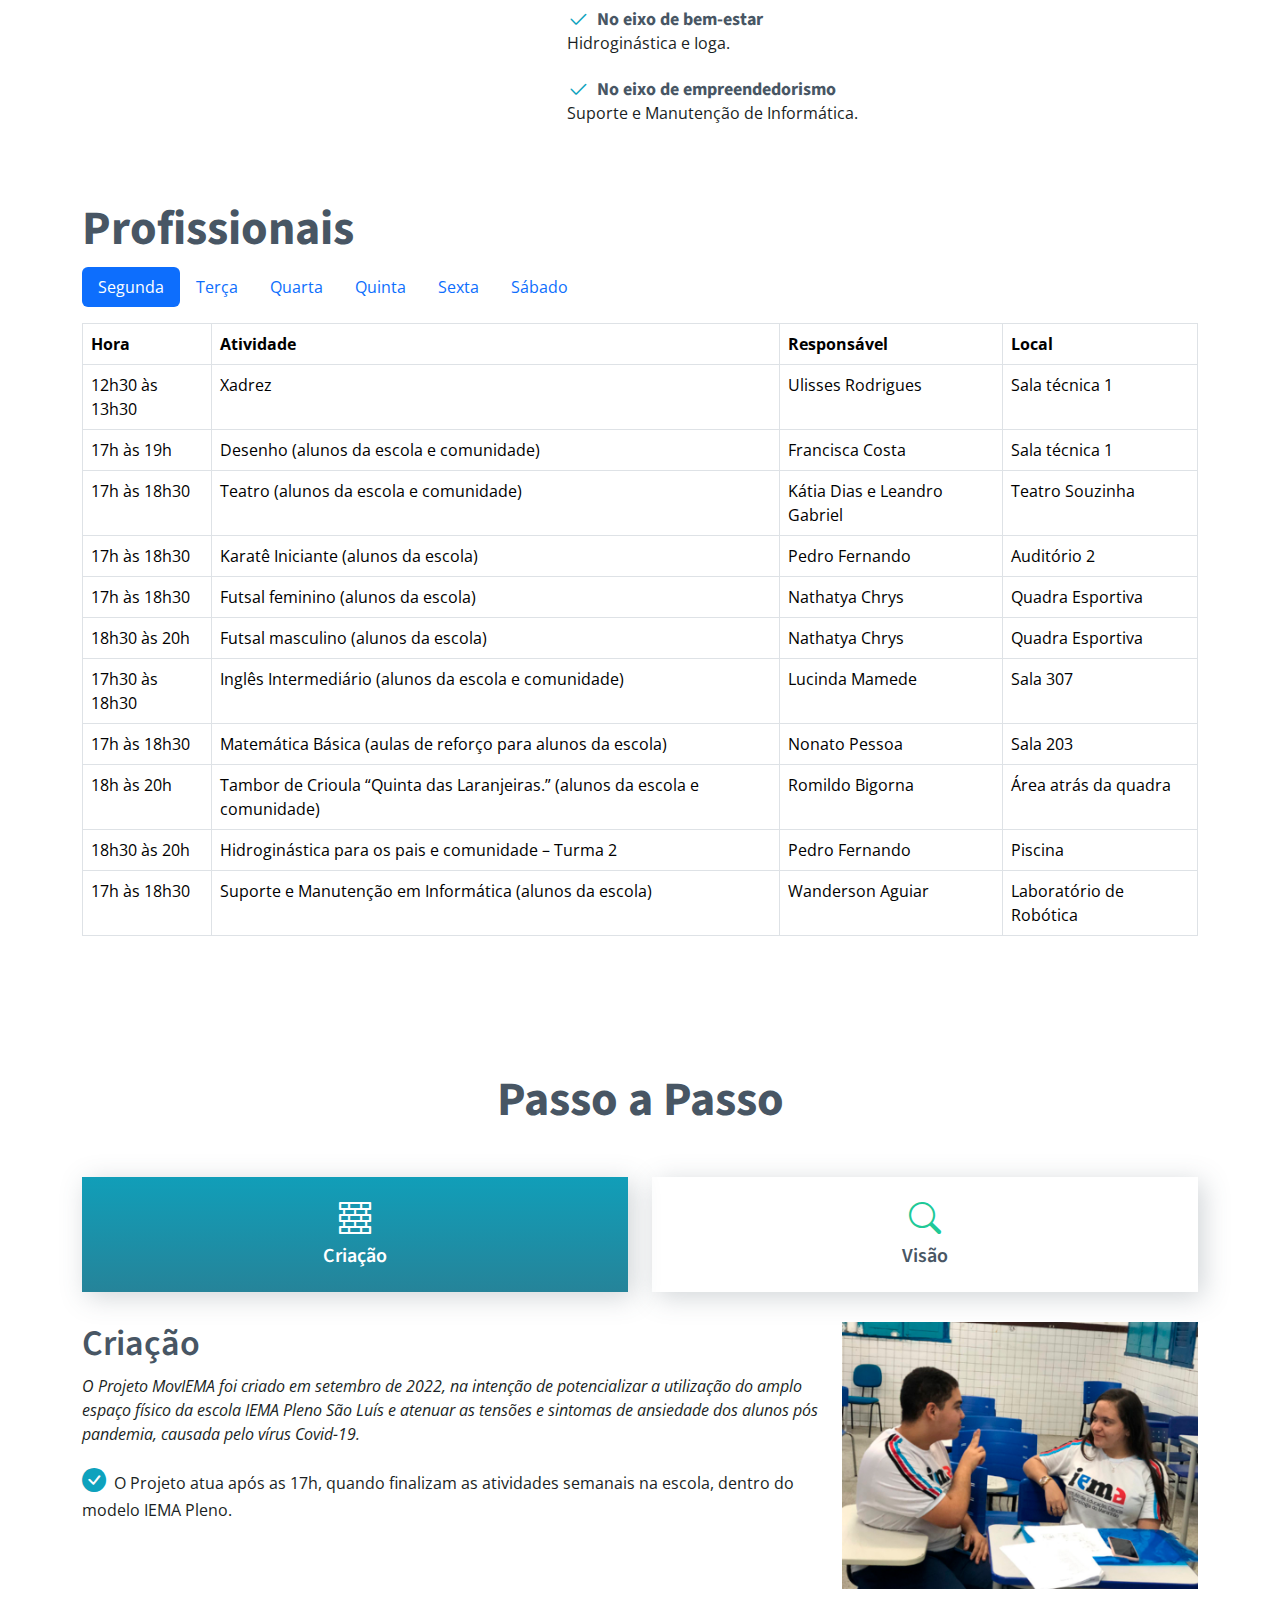
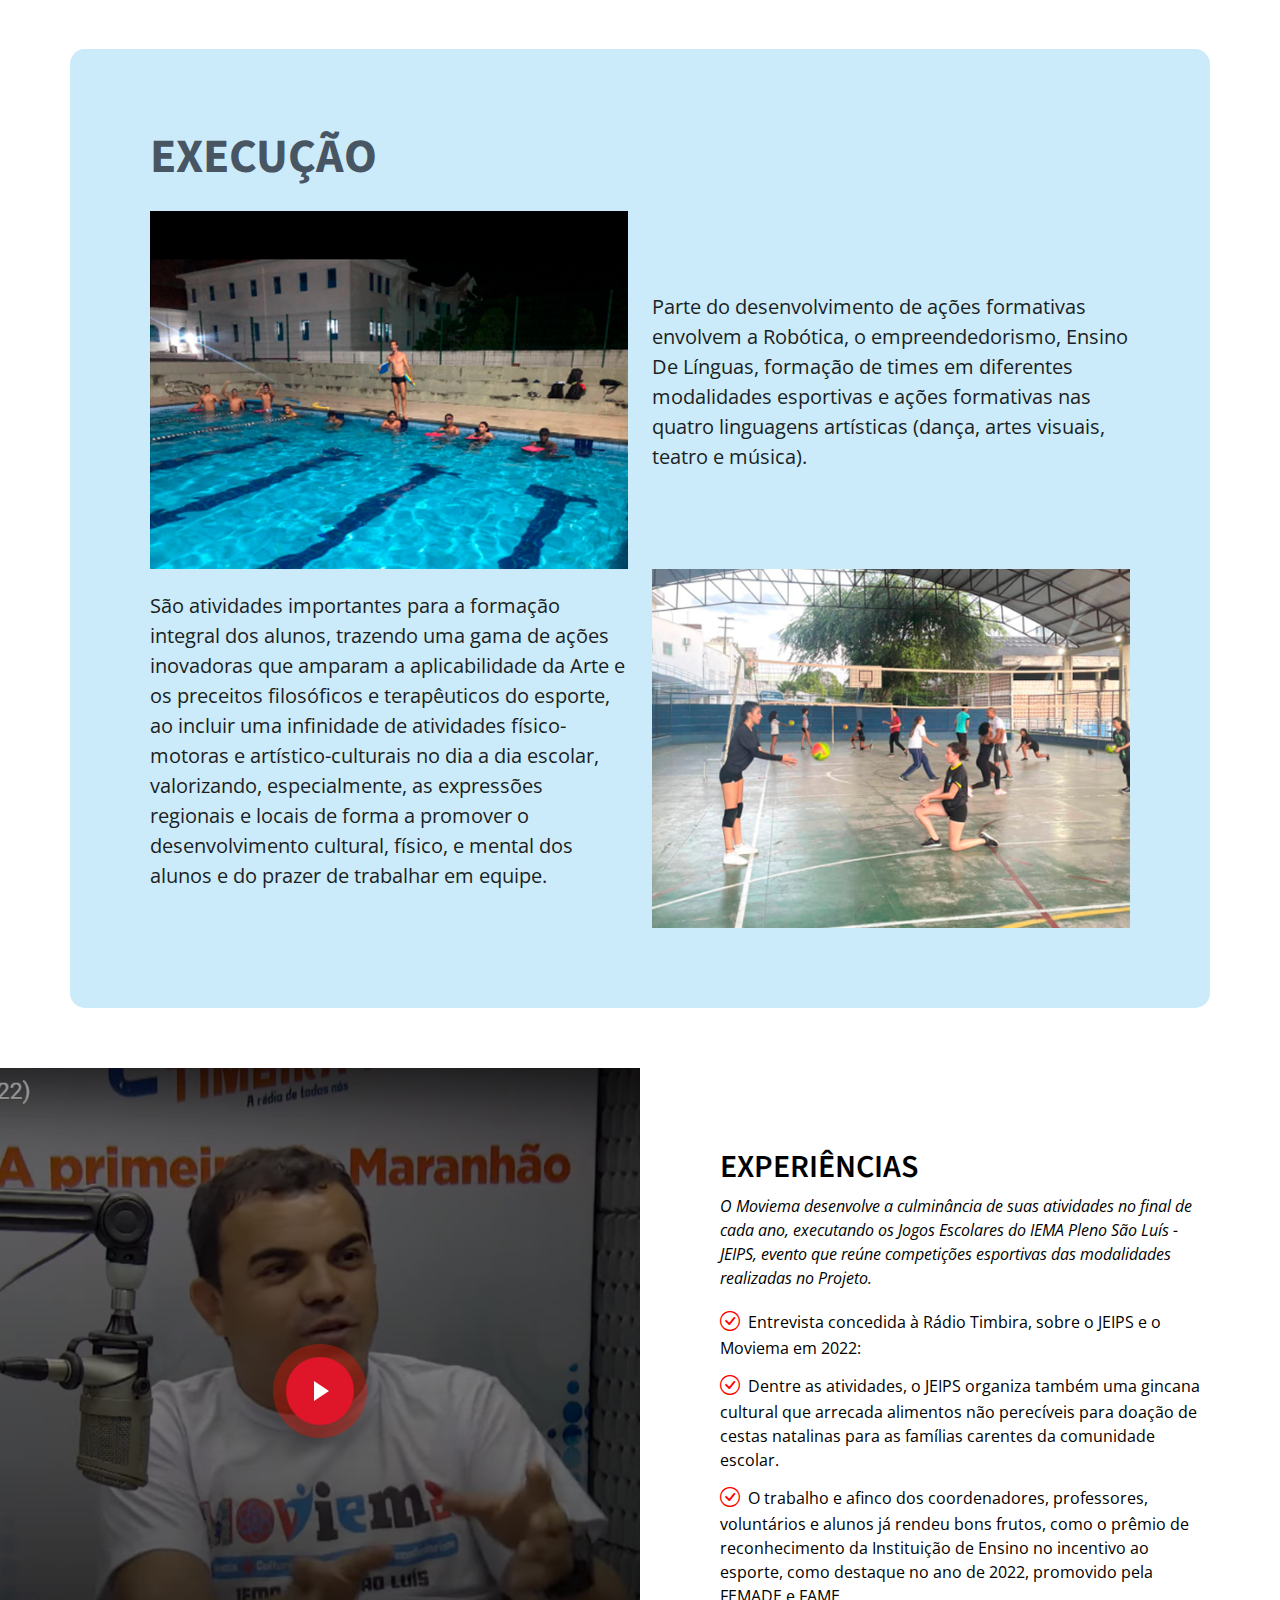
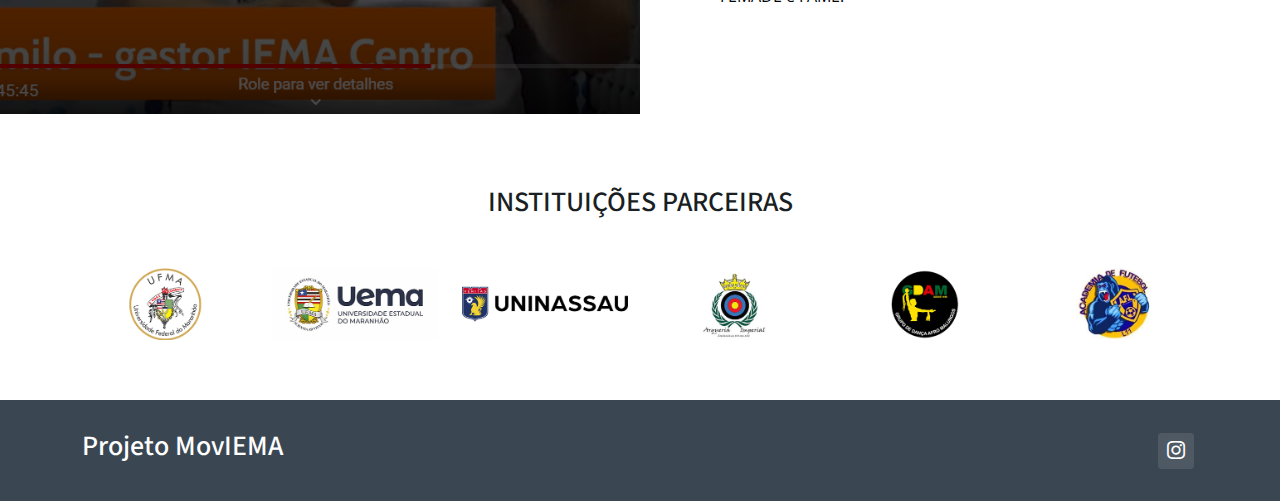
==== commit b358fe9b: "projetos" ====
--- a/index.html
+++ b/index.html
@@ -60,7 +60,7 @@
         <i class="bi bi-list mobile-nav-toggle d-none"></i>
       </nav><!-- .navbar -->
 
-      <a class="btn-getstarted scrollto" href="index.html#about">Vivências</a>
+      <a class="btn-getstarted scrollto" href="index.html#about">Projetos</a>
 
     </div>
   </header><!-- End Header -->
@@ -72,7 +72,7 @@
       <p>Foi pensado como uma forma de acolhimento e formação, visando contribuir para fortalecer o protagonismo juvenil, que já tem esta vivência através dos Itinerários Formativos (disciplinas eletivas, projetos, oficinas, núcleos de estudo), entre outras atividades que desenvolvem no ensino médio.</p>
       <div class="d-flex">
         <a href="#about" class="btn-get-started scrollto">Iniciar</a>
-        <a href="#" class="glightbox btn-watch-video d-flex align-items-center"><i class="bi bi-play-circle"></i><span>Apresentações</span></a>
+        <a href="https://www.youtube.com/watch?v=IvEcFkbvdOM" class="glightbox btn-watch-video d-flex align-items-center"><i class="bi bi-play-circle"></i><span>Apresentações</span></a>
       </div>
     </div>
   </section>
@@ -81,7 +81,7 @@
 
   <main id="main">
 
-      <!-- ======= SOBRE Section ======= -->
+    <!-- ======= SOBRE Section ======= -->
     <section id="about" class="about">
       <div class="container">
 
@@ -199,8 +199,8 @@
       </div>
     
     
-    </section><!-- End SOBRE Section -->
-
+    </section>
+    <!-- End SOBRE Section -->
 
     <!-- ======= Profissionais Section ======= -->
     <section id="cta" class="cta">
@@ -699,8 +699,8 @@
 
 
       </div>
-    </section><!-- End Profissionais Section -->
-
+    </section>
+    <!-- End Profissionais Section -->
 
     <!-- ======= Passo a Passo Section ======= -->
     <section id="passo" class="features">
@@ -770,17 +770,17 @@
         </div>
 
       </div>
-    </section><!-- End Passo a Passo Section -->
-
-
-      <!-- ======= EXECUSSÃO Section ======= -->
-      <section id="execucao" class="cta">
+    </section>
+    <!-- End Passo a Passo Section -->
+
+    <!-- ======= EXECUSSÃO Section ======= -->
+    <section id="execucao" class="cta">
         <div class="container">
   
           <div class="row g-5">
   
             <div class="col-lg-8 col-md-6 content d-flex flex-column justify-content-center order-last order-md-first mb-3">
-              <h3>EXECUSSÃO</h3>
+              <h3>EXECUÇÃO</h3>
             </div>
           </div>
 
@@ -804,11 +804,11 @@
        
   
         </div>
-      </section>
-      <!-- End EXECUSSÃO Section -->
-
-
-      <!-- ======= EXPERIÊNCIAS Section ======= -->
+    </section>
+    <!-- End EXECUSSÃO Section -->
+
+
+    <!-- ======= EXPERIÊNCIAS Section ======= -->
     <section id="experiencias" class="onfocus">
       <div class="container-fluid p-0">
 
@@ -833,12 +833,11 @@
         </div>
 
       </div>
-    </section><!-- End EXPERIÊNCIAS Section -->
-
-
-
-      <!-- ======= Clients Section ======= -->
-      <section id="clients" class="clients mt-5">
+    </section>
+    <!-- End EXPERIÊNCIAS Section -->
+
+    <!-- ======= Clients Section ======= -->
+    <section id="clients" class="clients mt-5">
         <div class="container">
   
           <div class="section-header mt-4 mb-5" style="padding-bottom: 0;">
@@ -856,7 +855,7 @@
 
           </div> -->
 
-          <div class="row row-cols-1 row-cols-sm-2 row-cols-lg-5">
+          <div class="row row-cols-1 row-cols-sm-2 row-cols-lg-6">
             <div class="col-6 col-sm-6 col-lg"> <!-- 5 colunas em dispositivos maiores, 2 colunas em dispositivos menores -->
               <img src="assets/img/parceiros/ufma.jpg" class="img-fluid square-img" alt="Imagem 1">
             </div>
@@ -872,13 +871,16 @@
             <div class="col-6 col-sm-6 col-lg">
               <img src="assets/img/parceiros/gdam.jpg" class="img-fluid square-img" alt="Imagem 5">
             </div>
+            <div class="col-6 col-sm-6 col-lg">
+              <img src="assets/img/parceiros/academia_futebol.jpg" class="img-fluid square-img" alt="Imagem 5">
+            </div>
           </div>
 
        
   
         </div>
-      </section><!-- End Clients Section -->
-
+    </section>
+    <!-- End Clients Section -->
 
 
   </main><!-- End #main -->
@@ -891,18 +893,21 @@
 
       
 
+        <div class="d-flex flex-column align-items-center align-items-lg-start">
+          <div class="">
+            <h3>Projeto MovIEMA</h3> 
+          </div>
+        </div>
+
         <div class="social-links order-first order-lg-last mb-3 mb-lg-0">
-          <a href="#" class="twitter"><i class="bi bi-twitter"></i></a>
-          <a href="#" class="facebook"><i class="bi bi-facebook"></i></a>
-          <a href="#" class="instagram"><i class="bi bi-instagram"></i></a>
-          <a href="#" class="google-plus"><i class="bi bi-skype"></i></a>
-          <a href="#" class="linkedin"><i class="bi bi-linkedin"></i></a>
+          <a href="https://www.instagram.com/moviema.saoluis?igsh=MTV5NHM4dzF3b291Zw==" target="_blank" class="instagram"><i class="bi bi-instagram"></i></a>
         </div>
 
       </div>
     </div>
 
-  </footer><!-- End Footer -->
+  </footer>
+  <!-- End Footer -->
 
   <a href="#" class="scroll-top d-flex align-items-center justify-content-center"><i class="bi bi-arrow-up-short"></i></a>
 
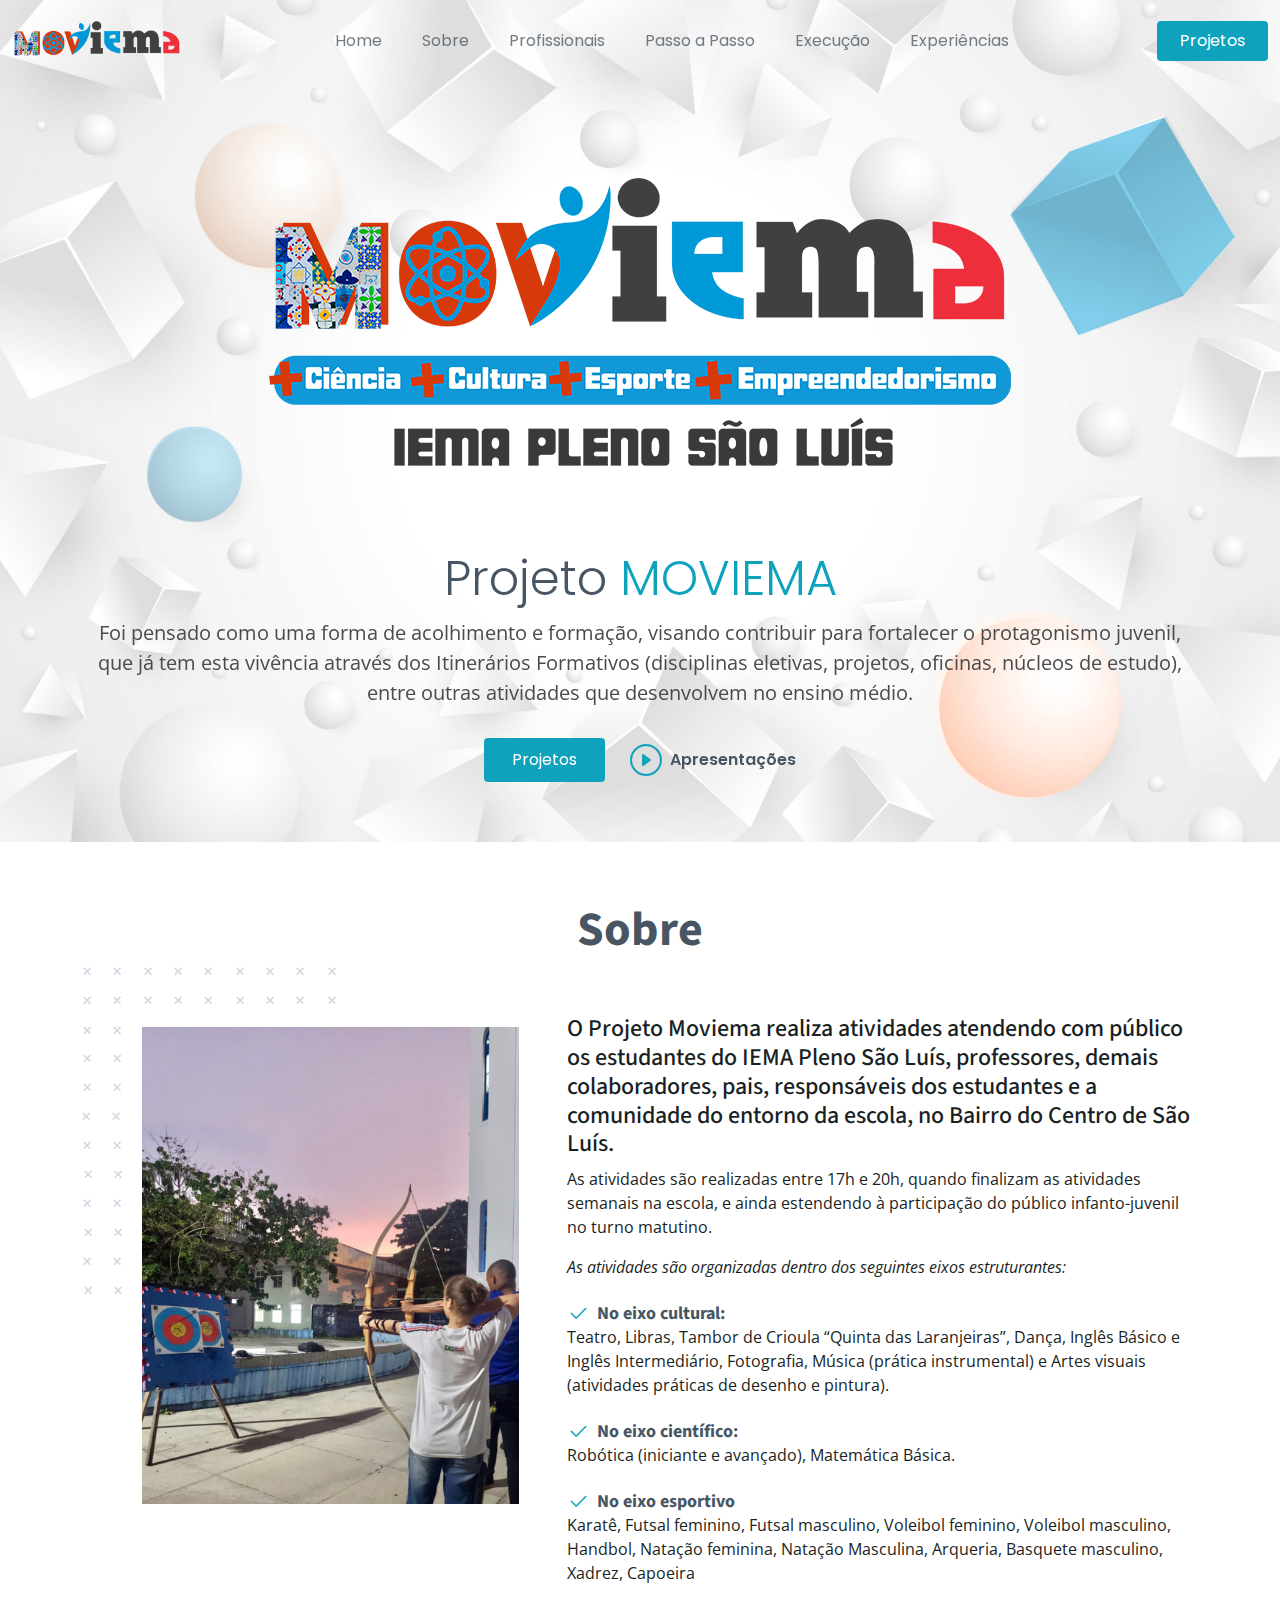
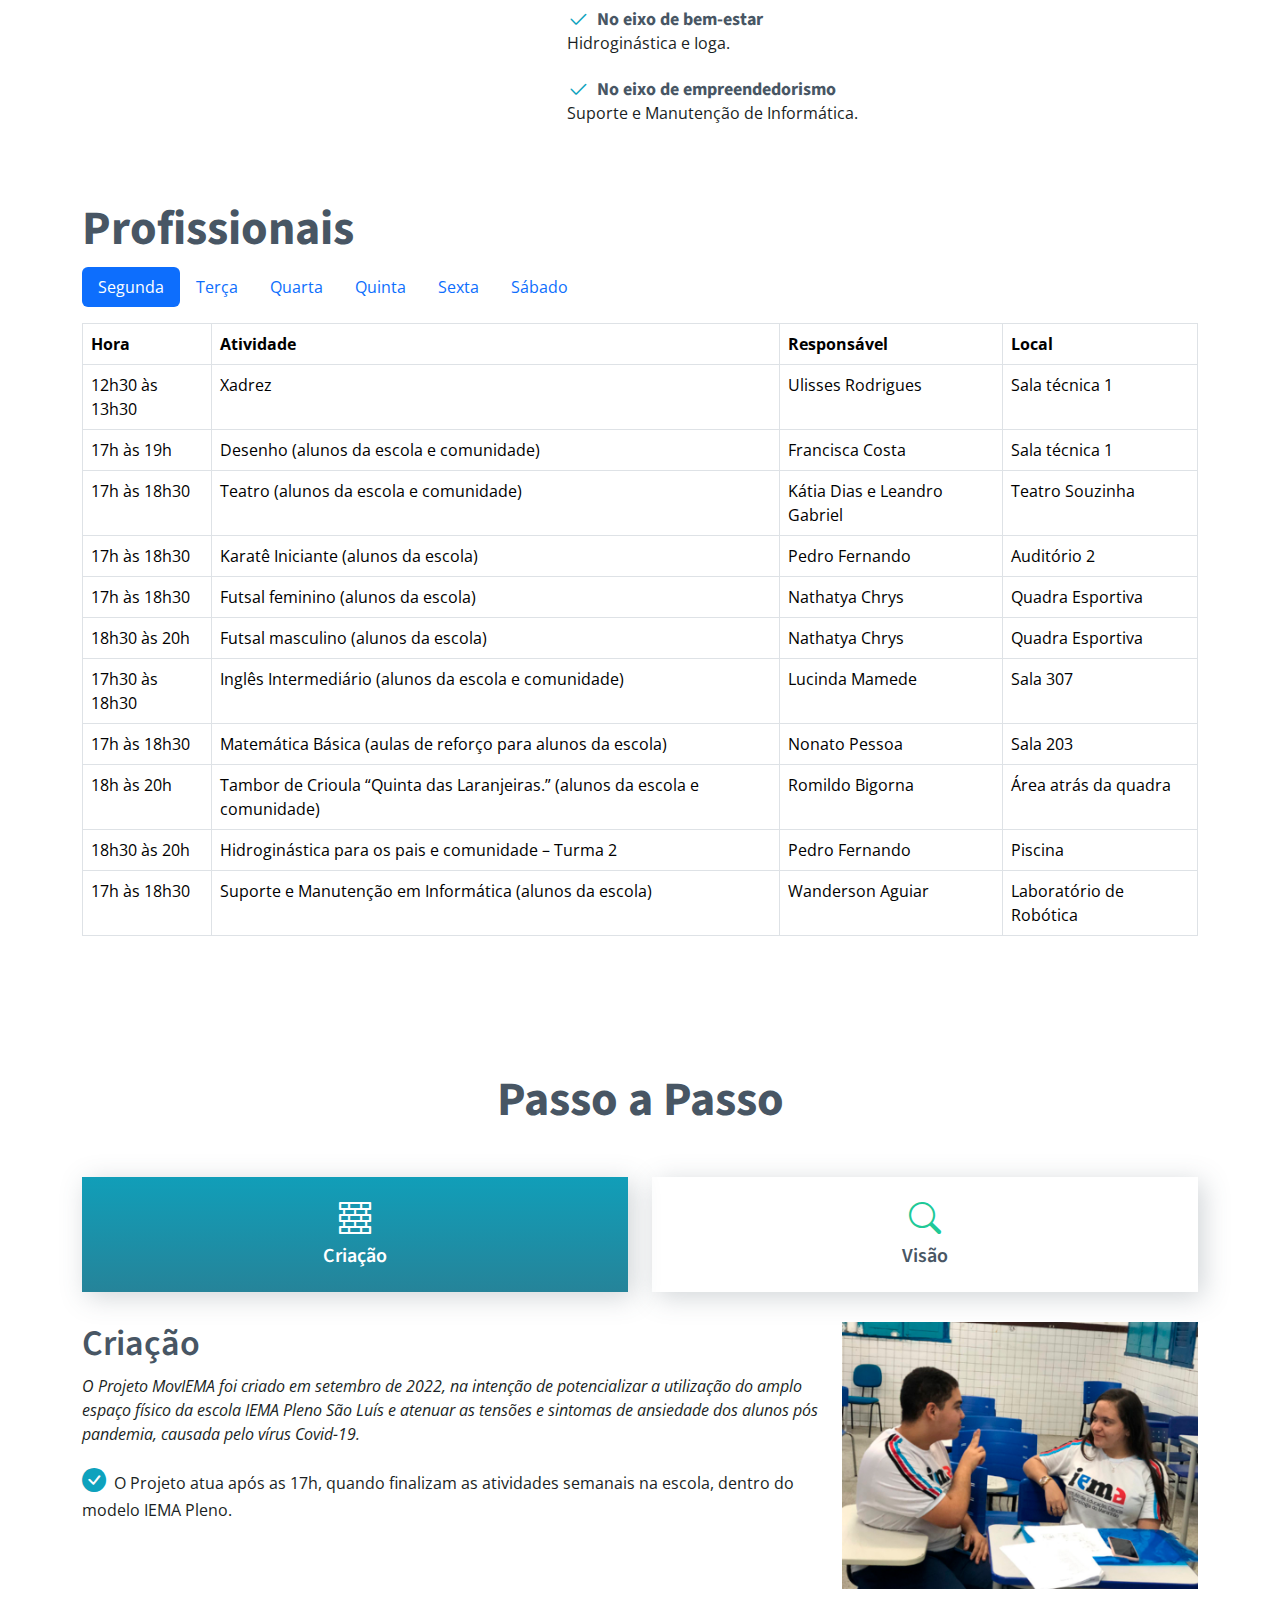
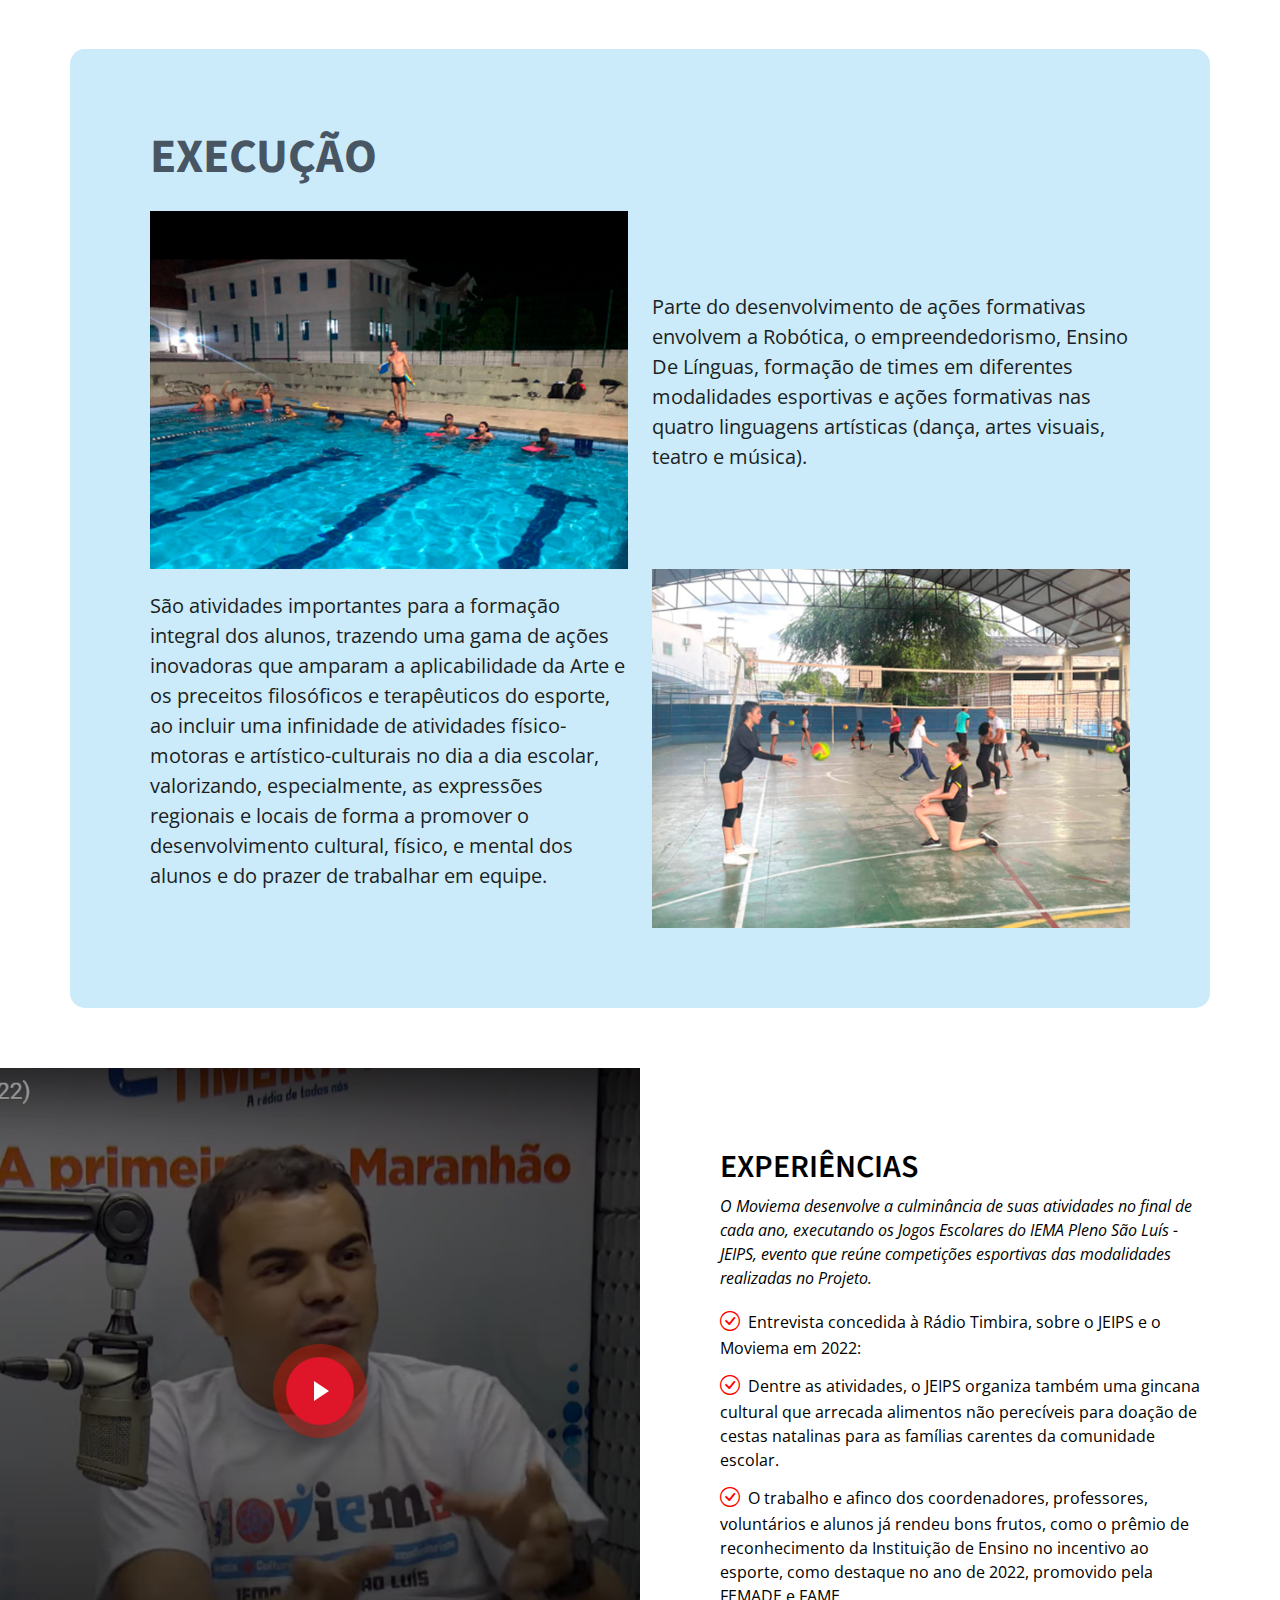
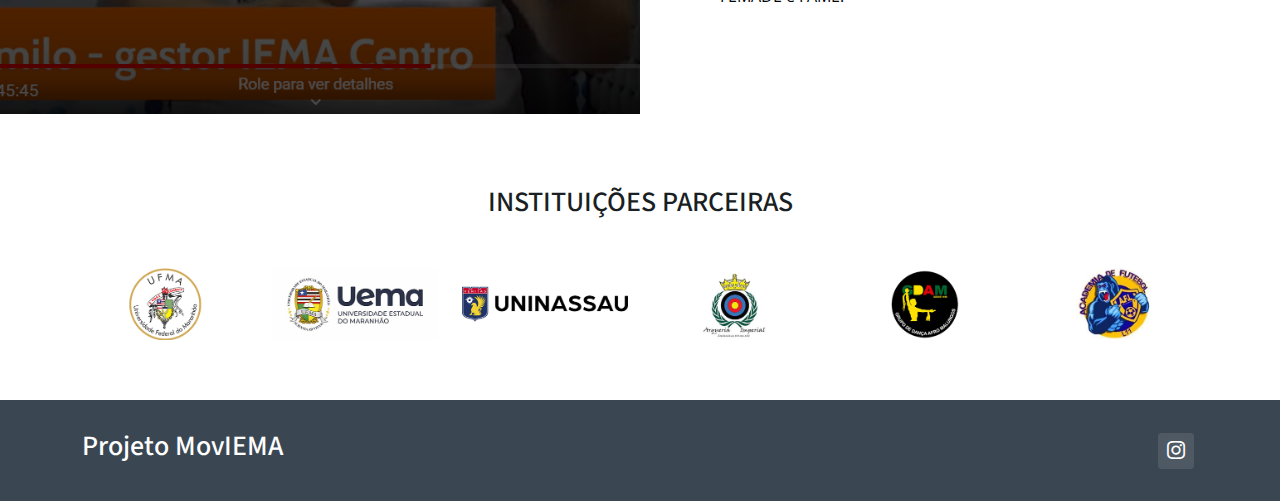
==== commit 3701d985: "detais" ====
--- a/index.html
+++ b/index.html
@@ -60,7 +60,7 @@
         <i class="bi bi-list mobile-nav-toggle d-none"></i>
       </nav><!-- .navbar -->
 
-      <a class="btn-getstarted scrollto" href="index.html#about">Projetos</a>
+      <a class="btn-getstarted scrollto" href="projetos.html">Projetos</a>
 
     </div>
   </header><!-- End Header -->
@@ -71,8 +71,8 @@
       <h2>Projeto <span>MOVIEMA</span></h2>
       <p>Foi pensado como uma forma de acolhimento e formação, visando contribuir para fortalecer o protagonismo juvenil, que já tem esta vivência através dos Itinerários Formativos (disciplinas eletivas, projetos, oficinas, núcleos de estudo), entre outras atividades que desenvolvem no ensino médio.</p>
       <div class="d-flex">
-        <a href="#about" class="btn-get-started scrollto">Iniciar</a>
-        <a href="https://www.youtube.com/watch?v=IvEcFkbvdOM" class="glightbox btn-watch-video d-flex align-items-center"><i class="bi bi-play-circle"></i><span>Apresentações</span></a>
+        <a href="projetos.html" class="btn-get-started scrollto">Projetos</a>
+        <a href="https://youtu.be/rtllCba8SVg" class="glightbox btn-watch-video d-flex align-items-center"><i class="bi bi-play-circle"></i><span>Apresentações</span></a>
       </div>
     </div>
   </section>
--- a/assets/css/main.css
+++ b/assets/css/main.css
@@ -80,6 +80,7 @@
   padding: 60px 0;
   overflow: hidden;
 }
+
 
 .section-header {
   text-align: center;
@@ -1656,6 +1657,8 @@
   margin-bottom: 40px;
 }
 
+
+
 .testimonials .testimonials-carousel,
 .testimonials .testimonials-slider {
   overflow: hidden;
